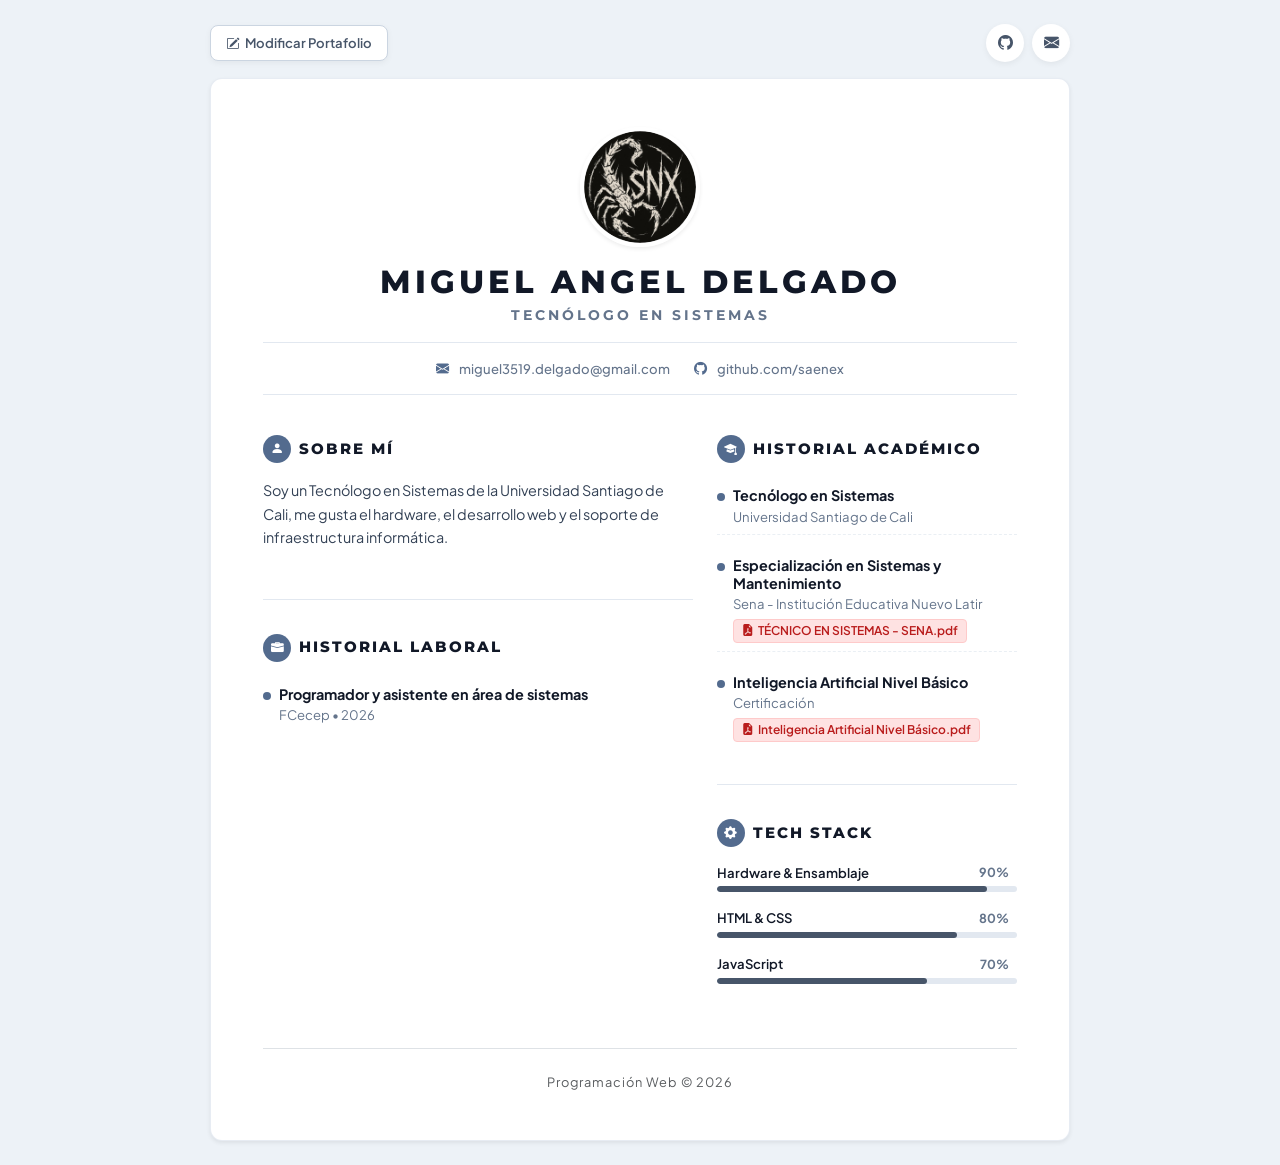
==== docs/index.html @ 6384da80 "2er intento de redirección a index señalado" ====
<!DOCTYPE html>
<html lang="es">

<head>
    <meta charset="UTF-8">
    <meta name="viewport" content="width=device-width, initial-scale=1.0">
    <title>Portafolio</title>
    <!-- Bootstrap 5 -->
    <link href="https://cdn.jsdelivr.net/npm/bootstrap@5.3.8/dist/css/bootstrap.min.css" rel="stylesheet" integrity="sha384-sRIl4kxILFvY47J16cr9ZwB07vP4J8+LH7qKQnuqkuIAvNWLzeN8tE5YBujZqJLB" crossorigin="anonymous">
    <!-- Bootstrap Icons -->
    <link rel="stylesheet" href="https://cdn.jsdelivr.net/npm/bootstrap-icons@1.11.3/font/bootstrap-icons.min.css">
    <!-- Estilos personalizados -->
    <link rel="stylesheet" href="styles.css">
</head>

<body class="portfolio-body">
    <div class="container py-4">

        <!-- Barra superior: Botón de modificación a la izquierda y enlaces a la derecha -->
        <div class="top-bar d-flex justify-content-between align-items-center mb-3">
            <div>
                <button type="button" id="btn-toggle-edicion" class="btn-toggle-edicion" onclick="toggleModoGeneralEdicion()">
                    <i class="bi bi-pencil-square"></i> <span id="texto-btn-edicion">Modificar Portafolio</span>
                </button>
            </div>
            <div class="d-flex gap-2">
                <a href="https://github.com/saenex" target="_blank" class="social-icon" aria-label="GitHub"><i class="bi bi-github"></i></a>
                <a href="https://mail.google.com/mail/?view=cm&fs=1&to=miguel3519.delgado@gmail.com" target="_blank" class="social-icon" aria-label="Gmail"><i class="bi bi-envelope-fill"></i></a>
            </div>
        </div>

        <!-- Tarjeta principal del portafolio -->
        <div class="portfolio-card shadow-sm mx-auto">

            <!-- Encabezado con foto y datos principales -->
            <header class="portfolio-header text-center">
                <div class="avatar-container mb-3">
                    <img src="archivos/Logo.png" alt="Foto de perfil" class="avatar-img shadow-sm">
                </div>
                <h1 class="user-name">MIGUEL ANGEL DELGADO</h1>
                <p class="user-title">TECNÓLOGO EN SISTEMAS</p>

                <!-- Datos de contacto -->
                <div class="contact-bar d-flex flex-wrap justify-content-center gap-4 py-3 my-3">
                    <a href="https://mail.google.com/mail/?view=cm&fs=1&to=miguel3519.delgado@gmail.com" target="_blank" class="contact-item">
                        <i class="bi bi-envelope-fill me-2"></i> miguel3519.delgado@gmail.com
                    </a>
                    <a href="https://github.com/saenex" target="_blank" class="contact-item">
                        <i class="bi bi-github me-2"></i> github.com/saenex
                    </a>
                </div>
            </header>

            <!-- Cuerpo en dos columnas -->
            <main class="row g-4 mt-1">

                <!-- Columna Izquierda: Sobre mí y Experiencia Laboral -->
                <div class="col-lg-7 d-flex flex-column gap-4">

                    <!-- Sobre mí -->
                    <section class="portfolio-section">
                        <div class="section-title d-flex align-items-center gap-2 mb-3">
                            <span class="icon-badge"><i class="bi bi-person-fill"></i></span>
                            <h2>SOBRE MÍ</h2>
                        </div>
                        <p class="section-text">
                            Soy un Tecnólogo en Sistemas de la Universidad Santiago de Cali, me gusta el hardware, el desarrollo web y el soporte de infraestructura informática.
                        </p>
                    </section>

                    <hr class="section-divider">

                    <!-- Historial Laboral -->
                    <section id="historial-laboral" class="portfolio-section">
                        <div class="section-title d-flex align-items-center gap-2 mb-3">
                            <span class="icon-badge"><i class="bi bi-briefcase-fill"></i></span>
                            <h2>HISTORIAL LABORAL</h2>
                        </div>

                        <div id="lista-laboral" class="item-list">
                            <div class="portfolio-item d-flex justify-content-between align-items-start gap-2">
                                <div class="d-flex align-items-start gap-2 flex-grow-1">
                                    <span class="item-bullet"></span>
                                    <div class="item-content flex-grow-1">
                                        <h3 class="item-heading">Programador y asistente en área de sistemas</h3>
                                        <p class="item-sub">FCecep &bull; 2026</p>
                                    </div>
                                </div>
                                <div class="item-actions d-flex gap-1">
                                    <button type="button" class="btn-action btn-modificar" onclick="toggleModificar(this)" title="Modificar">
                                        <i class="bi bi-pencil-fill"></i> Modificar
                                    </button>
                                    <button type="button" class="btn-action btn-eliminar" disabled onclick="eliminarItem(this)" title="Eliminar (requiere habilitar modificación)">
                                        <i class="bi bi-trash-fill"></i> Eliminar
                                    </button>
                                </div>
                            </div>
                        </div>

                        <!-- Formulario para agregar experiencia laboral -->
                        <div class="formulario-agregar">
                            <h4 class="form-title mb-2">Agregar Experiencia Laboral</h4>
                            <div class="row g-2 mb-2">
                                <div class="col-md-6">
                                    <input type="text" id="input-trabajo-cargo" class="form-control" placeholder="Cargo o puesto...">
                                </div>
                                <div class="col-md-6">
                                    <input type="text" id="input-trabajo-empresa" class="form-control" placeholder="Empresa / Periodo...">
                                </div>
                            </div>
                            <div class="row g-2">
                                <div class="col-md-7">
                                    <select id="input-trabajo-pdf" class="form-select">
                                        <option value="">Sin archivo PDF</option>
                                        <option value="archivos/TÉCNICO EN SISTEMAS - SENA.pdf">TÉCNICO EN SISTEMAS - SENA.pdf</option>
                                        <option value="archivos/Inteligencia Artificial Nivel Básico.pdf">Inteligencia Artificial Nivel Básico.pdf</option>
                                    </select>
                                </div>
                                <div class="col-md-5">
                                    <button type="button" class="btn btn-navy w-100" onclick="agregarTrabajo()">
                                        <i class="bi bi-plus-lg"></i> Agregar
                                    </button>
                                </div>
                            </div>
                        </div>
                    </section>
                </div>

                <!-- Columna Derecha: Historial Académico y Habilidades -->
                <div class="col-lg-5 d-flex flex-column gap-4">

                    <!-- Historial Académico -->
                    <section id="historial-academico" class="portfolio-section">
                        <div class="section-title d-flex align-items-center gap-2 mb-3">
                            <span class="icon-badge"><i class="bi bi-mortarboard-fill"></i></span>
                            <h2>HISTORIAL ACADÉMICO</h2>
                        </div>

                        <div id="lista-academica" class="item-list">
                            <div class="portfolio-item d-flex justify-content-between align-items-start gap-2">
                                <div class="d-flex align-items-start gap-2 flex-grow-1">
                                    <span class="item-bullet"></span>
                                    <div class="item-content flex-grow-1">
                                        <h3 class="item-heading">Tecnólogo en Sistemas</h3>
                                        <p class="item-sub">Universidad Santiago de Cali</p>
                                    </div>
                                </div>
                                <div class="item-actions d-flex gap-1">
                                    <button type="button" class="btn-action btn-modificar" onclick="toggleModificar(this)" title="Modificar">
                                        <i class="bi bi-pencil-fill"></i> Modificar
                                    </button>
                                    <button type="button" class="btn-action btn-eliminar" disabled onclick="eliminarItem(this)" title="Eliminar (requiere habilitar modificación)">
                                        <i class="bi bi-trash-fill"></i> Eliminar
                                    </button>
                                </div>
                            </div>
                            <div class="portfolio-item d-flex justify-content-between align-items-start gap-2">
                                <div class="d-flex align-items-start gap-2 flex-grow-1">
                                    <span class="item-bullet"></span>
                                    <div class="item-content flex-grow-1">
                                        <h3 class="item-heading">Especialización en Sistemas y Mantenimiento</h3>
                                        <p class="item-sub">Sena - Institución Educativa Nuevo Latir</p>
                                        <div>
                                            <a href="archivos/TÉCNICO EN SISTEMAS - SENA.pdf" target="_blank" class="badge-pdf">
                                                <i class="bi bi-file-earmark-pdf-fill"></i> TÉCNICO EN SISTEMAS - SENA.pdf
                                            </a>
                                        </div>
                                    </div>
                                </div>
                                <div class="item-actions d-flex gap-1">
                                    <button type="button" class="btn-action btn-modificar" onclick="toggleModificar(this)" title="Modificar">
                                        <i class="bi bi-pencil-fill"></i> Modificar
                                    </button>
                                    <button type="button" class="btn-action btn-eliminar" disabled onclick="eliminarItem(this)" title="Eliminar (requiere habilitar modificación)">
                                        <i class="bi bi-trash-fill"></i> Eliminar
                                    </button>
                                </div>
                            </div>
                            <div class="portfolio-item d-flex justify-content-between align-items-start gap-2">
                                <div class="d-flex align-items-start gap-2 flex-grow-1">
                                    <span class="item-bullet"></span>
                                    <div class="item-content flex-grow-1">
                                        <h3 class="item-heading">Inteligencia Artificial Nivel Básico</h3>
                                        <p class="item-sub">Certificación</p>
                                        <div>
                                            <a href="archivos/Inteligencia Artificial Nivel Básico.pdf" target="_blank" class="badge-pdf">
                                                <i class="bi bi-file-earmark-pdf-fill"></i> Inteligencia Artificial Nivel Básico.pdf
                                            </a>
                                        </div>
                                    </div>
                                </div>
                                <div class="item-actions d-flex gap-1">
                                    <button type="button" class="btn-action btn-modificar" onclick="toggleModificar(this)" title="Modificar">
                                        <i class="bi bi-pencil-fill"></i> Modificar
                                    </button>
                                    <button type="button" class="btn-action btn-eliminar" disabled onclick="eliminarItem(this)" title="Eliminar (requiere habilitar modificación)">
                                        <i class="bi bi-trash-fill"></i> Eliminar
                                    </button>
                                </div>
                            </div>
                        </div>

                        <!-- Formulario para agregar estudio / certificación -->
                        <div class="formulario-agregar">
                            <h4 class="form-title mb-2">Agregar Estudio / Certificación</h4>
                            <div class="row g-2 mb-2">
                                <div class="col-md-6">
                                    <input type="text" id="input-estudio-titulo" class="form-control" placeholder="Título o curso...">
                                </div>
                                <div class="col-md-6">
                                    <input type="text" id="input-estudio-institucion" class="form-control" placeholder="Institución / Periodo...">
                                </div>
                            </div>
                            <div class="row g-2">
                                <div class="col-md-7">
                                    <select id="input-estudio-pdf" class="form-select">
                                        <option value="">Sin archivo PDF</option>
                                        <option value="archivos/TÉCNICO EN SISTEMAS - SENA.pdf">TÉCNICO EN SISTEMAS - SENA.pdf</option>
                                        <option value="archivos/Inteligencia Artificial Nivel Básico.pdf">Inteligencia Artificial Nivel Básico.pdf</option>
                                    </select>
                                </div>
                                <div class="col-md-5">
                                    <button type="button" class="btn btn-navy w-100" onclick="agregarEstudio()">
                                        <i class="bi bi-plus-lg"></i> Agregar
                                    </button>
                                </div>
                            </div>
                        </div>
                    </section>

                    <hr class="section-divider">

                    <!-- Tech Stack -->
                    <section class="portfolio-section">
                        <div class="section-title d-flex align-items-center gap-2 mb-3">
                            <span class="icon-badge"><i class="bi bi-gear-fill"></i></span>
                            <h2>TECH STACK</h2>
                        </div>

                        <div id="lista-habilidades">
                            <div class="skill-item mb-3">
                                <div class="skill-header-row d-flex justify-content-between align-items-center mb-1">
                                    <span class="skill-name">Hardware & Ensamblaje</span>
                                    <span class="skill-percent ms-auto me-2">90%</span>
                                    <div class="item-actions d-flex gap-1">
                                        <button type="button" class="btn-action btn-modificar" onclick="toggleModificarHabilidad(this)" title="Modificar">
                                            <i class="bi bi-pencil-fill"></i> Modificar
                                        </button>
                                        <button type="button" class="btn-action btn-eliminar" disabled onclick="eliminarItem(this)" title="Eliminar (requiere habilitar modificación)">
                                            <i class="bi bi-trash-fill"></i> Eliminar
                                        </button>
                                    </div>
                                </div>
                                <div class="progress custom-progress">
                                    <div class="progress-bar" style="width: 90%"></div>
                                </div>
                            </div>

                            <div class="skill-item mb-3">
                                <div class="skill-header-row d-flex justify-content-between align-items-center mb-1">
                                    <span class="skill-name">HTML & CSS</span>
                                    <span class="skill-percent ms-auto me-2">80%</span>
                                    <div class="item-actions d-flex gap-1">
                                        <button type="button" class="btn-action btn-modificar" onclick="toggleModificarHabilidad(this)" title="Modificar">
                                            <i class="bi bi-pencil-fill"></i> Modificar
                                        </button>
                                        <button type="button" class="btn-action btn-eliminar" disabled onclick="eliminarItem(this)" title="Eliminar (requiere habilitar modificación)">
                                            <i class="bi bi-trash-fill"></i> Eliminar
                                        </button>
                                    </div>
                                </div>
                                <div class="progress custom-progress">
                                    <div class="progress-bar" style="width: 80%"></div>
                                </div>
                            </div>

                            <div class="skill-item mb-3">
                                <div class="skill-header-row d-flex justify-content-between align-items-center mb-1">
                                    <span class="skill-name">JavaScript</span>
                                    <span class="skill-percent ms-auto me-2">70%</span>
                                    <div class="item-actions d-flex gap-1">
                                        <button type="button" class="btn-action btn-modificar" onclick="toggleModificarHabilidad(this)" title="Modificar">
                                            <i class="bi bi-pencil-fill"></i> Modificar
                                        </button>
                                        <button type="button" class="btn-action btn-eliminar" disabled onclick="eliminarItem(this)" title="Eliminar (requiere habilitar modificación)">
                                            <i class="bi bi-trash-fill"></i> Eliminar
                                        </button>
                                    </div>
                                </div>
                                <div class="progress custom-progress">
                                    <div class="progress-bar" style="width: 70%"></div>
                                </div>
                            </div>
                        </div>

                        <!-- Formulario para agregar habilidad -->
                        <div class="formulario-agregar">
                            <h4 class="form-title mb-2">Agregar Habilidad</h4>
                            <div class="row g-2 mb-2">
                                <div class="col-md-7">
                                    <input type="text" id="input-habilidad-nombre" class="form-control" placeholder="Nombre (ej. Redes)...">
                                </div>
                                <div class="col-md-5">
                                    <input type="number" id="input-habilidad-nivel" class="form-control" min="1" max="100" placeholder="Nivel % (ej. 85)">
                                </div>
                            </div>
                            <button type="button" class="btn btn-navy w-100" onclick="agregarHabilidad()">
                                <i class="bi bi-plus-lg"></i> Agregar Habilidad
                            </button>
                        </div>
                    </section>
                </div>

            </main>

            <!-- Footer -->
            <footer class="portfolio-footer text-center mt-5 pt-4 border-top">
                <p class="mb-0 text-muted">Programación Web &copy; 2026</p>
            </footer>

        </div>
    </div>

    <script src="script.js"></script>
</body>

</html>
---- docs/styles.css ----
@import url('https://fonts.googleapis.com/css2?family=Montserrat:wght@600;700;800&family=Plus+Jakarta+Sans:wght@400;500;600;700&display=swap');

:root {
    --bg-page: #edf2f7;
    --bg-card: #ffffff;
    --text-navy-dark: #111827;
    --text-navy-medium: #334155;
    --text-muted: #64748b;
    --color-accent-badge: #536b8e;
    --color-divider: #e2e8f0;
    --color-progress: #475569;
}

body.portfolio-body {
    background-color: var(--bg-page);
    font-family: 'Plus Jakarta Sans', sans-serif;
    color: var(--text-navy-medium);
    margin: 0;
    padding: 0;
    min-height: 100vh;
}

/* Barra superior: botón de edición y redes */
.top-bar {
    max-width: 860px;
    margin: 0 auto;
}

.btn-toggle-edicion {
    display: inline-flex;
    align-items: center;
    gap: 6px;
    background-color: #ffffff;
    color: #475569;
    border: 1px solid #cbd5e1;
    padding: 7px 15px;
    border-radius: 8px;
    font-size: 0.82rem;
    font-weight: 600;
    box-shadow: 0 2px 6px rgba(0, 0, 0, 0.05);
    cursor: pointer;
    transition: all 0.2s ease;
}

.btn-toggle-edicion:hover {
    background-color: #f8fafc;
    color: #0f172a;
    border-color: #94a3b8;
}

.btn-toggle-edicion.active {
    background-color: #1e293b;
    color: #ffffff;
    border-color: #1e293b;
    box-shadow: 0 2px 8px rgba(30, 41, 59, 0.25);
}

.social-icon {
    width: 38px;
    height: 38px;
    background-color: #ffffff;
    color: #475569;
    border-radius: 50%;
    display: inline-flex;
    align-items: center;
    justify-content: center;
    text-decoration: none;
    font-size: 0.95rem;
    box-shadow: 0 2px 6px rgba(0, 0, 0, 0.06);
    transition: all 0.2s ease;
}

.social-icon:hover {
    background-color: var(--color-accent-badge);
    color: #ffffff;
    transform: translateY(-2px);
}

/* Tarjeta principal estilo CV */
.portfolio-card {
    max-width: 860px;
    background-color: var(--bg-card);
    border-radius: 12px;
    padding: 48px 52px;
    border: 1px solid rgba(226, 232, 240, 0.8);
}

/* Avatar centrado */
.avatar-container {
    display: flex;
    justify-content: center;
}

.avatar-img {
    width: 120px;
    height: 120px;
    border-radius: 50%;
    object-fit: cover;
    border: 4px solid #ffffff;
    box-shadow: 0 4px 12px rgba(0, 0, 0, 0.12);
}

/* Títulos del encabezado */
.user-name {
    font-family: 'Montserrat', sans-serif;
    font-size: 2rem;
    font-weight: 800;
    letter-spacing: 4px;
    color: var(--text-navy-dark);
    margin-bottom: 4px;
}

.user-title {
    font-family: 'Montserrat', sans-serif;
    font-size: 0.85rem;
    font-weight: 700;
    letter-spacing: 3px;
    color: var(--text-muted);
    margin-bottom: 0;
}

/* Barra de contacto */
.contact-bar {
    border-top: 1px solid var(--color-divider);
    border-bottom: 1px solid var(--color-divider);
    color: var(--text-muted);
    font-size: 0.82rem;
    font-weight: 500;
}

.contact-item {
    color: var(--text-muted);
    text-decoration: none;
    transition: color 0.2s ease;
}

.contact-item:hover {
    color: var(--text-navy-dark);
}

.contact-item i {
    color: var(--color-accent-badge);
}

/* Título de cada sección */
.section-title h2 {
    font-family: 'Montserrat', sans-serif;
    font-size: 0.95rem;
    font-weight: 800;
    letter-spacing: 2px;
    color: var(--text-navy-dark);
    margin: 0;
}

.icon-badge {
    width: 28px;
    height: 28px;
    background-color: var(--color-accent-badge);
    color: #ffffff;
    border-radius: 50%;
    display: inline-flex;
    align-items: center;
    justify-content: center;
    font-size: 0.8rem;
    flex-shrink: 0;
}

/* Textos de secciones */
.section-text {
    font-size: 0.9rem;
    line-height: 1.6;
    color: var(--text-navy-medium);
}

.section-divider {
    border: 0;
    border-top: 1px solid var(--color-divider);
    opacity: 1;
    margin: 10px 0;
}

/* Listado de items */
.item-list {
    display: flex;
    flex-direction: column;
    gap: 14px;
}

.portfolio-item {
    padding: 8px 0;
    border-bottom: 1px dashed rgba(226, 232, 240, 0.7);
}

.portfolio-item:last-child {
    border-bottom: none;
}

.item-bullet {
    width: 8px;
    height: 8px;
    border-radius: 50%;
    background-color: var(--color-accent-badge);
    margin-top: 6px;
    flex-shrink: 0;
}

.item-heading {
    font-size: 0.9rem;
    font-weight: 700;
    color: var(--text-navy-dark);
    margin: 0 0 2px 0;
}

.item-sub {
    font-size: 0.82rem;
    color: var(--text-muted);
    margin: 0;
}

/* Botones de acción en cada item */
.item-actions {
    flex-shrink: 0;
}

.btn-action {
    display: inline-flex;
    align-items: center;
    gap: 4px;
    font-size: 0.75rem;
    font-weight: 600;
    padding: 3px 8px;
    border-radius: 5px;
    border: 1px solid transparent;
    cursor: pointer;
    transition: all 0.2s ease;
}

.btn-modificar {
    background-color: #f1f5f9;
    color: #334155;
    border-color: #cbd5e1;
}

.btn-modificar:hover {
    background-color: #e2e8f0;
    color: #0f172a;
}

.btn-guardar {
    background-color: #16a34a;
    color: #ffffff;
    border-color: #16a34a;
}

.btn-guardar:hover {
    background-color: #15803d;
    color: #ffffff;
}

.btn-eliminar {
    background-color: #fee2e2;
    color: #dc2626;
    border-color: #fecaca;
}

.btn-eliminar:hover:not(:disabled) {
    background-color: #dc2626;
    color: #ffffff;
}

.btn-eliminar:disabled {
    opacity: 0.4;
    cursor: not-allowed;
    background-color: #f1f5f9;
    color: #94a3b8;
    border-color: #e2e8f0;
}

/* Badge de archivo PDF */
.badge-pdf {
    display: inline-flex;
    align-items: center;
    gap: 4px;
    background-color: #fee2e2;
    color: #b91c1c;
    border: 1px solid #fecaca;
    padding: 2px 8px;
    border-radius: 4px;
    font-size: 0.75rem;
    font-weight: 600;
    text-decoration: none;
    margin-top: 5px;
    transition: all 0.2s ease;
}

.badge-pdf:hover {
    background-color: #ef4444;
    color: #ffffff;
    border-color: #ef4444;
}

/* Ocultar acciones y formularios si NO está activo el modo edición general */
body:not(.modo-edicion-activo) .item-actions,
body:not(.modo-edicion-activo) .formulario-agregar {
    display: none !important;
}

/* Formulario de agregar */
.formulario-agregar {
    background-color: #f8fafc;
    border: 1px solid #e2e8f0;
    border-radius: 8px;
    padding: 14px;
    margin-top: 14px;
}

.form-title {
    font-size: 0.85rem;
    font-weight: 700;
    color: var(--text-navy-dark);
}

.form-select,
.form-control {
    font-size: 0.85rem;
    border-color: #cbd5e1;
}

.form-select:focus,
.form-control:focus {
    border-color: var(--color-accent-badge);
    box-shadow: 0 0 0 0.2rem rgba(83, 107, 142, 0.2);
}

/* Barra de habilidades */
.skill-name {
    font-size: 0.82rem;
    font-weight: 600;
    color: var(--text-navy-dark);
}

.skill-percent {
    font-size: 0.78rem;
    font-weight: 700;
    color: var(--text-muted);
}

.custom-progress {
    height: 6px;
    background-color: #e2e8f0;
    border-radius: 3px;
}

.custom-progress .progress-bar {
    background-color: var(--color-progress);
    border-radius: 3px;
}

/* Botón principal */
.btn-navy {
    background-color: #1e293b;
    color: #ffffff;
    font-size: 0.85rem;
    font-weight: 600;
    padding: 6px 16px;
    border-radius: 6px;
    border: none;
    transition: background-color 0.2s ease;
}

.btn-navy:hover {
    background-color: #0f172a;
    color: #ffffff;
}

/* Footer */
.portfolio-footer p {
    font-size: 0.8rem;
    letter-spacing: 1px;
}

/* Ajustes Responsivos */
@media (max-width: 768px) {
    .portfolio-card {
        padding: 30px 20px;
    }

    .user-name {
        font-size: 1.5rem;
        letter-spacing: 2px;
    }

    .user-title {
        font-size: 0.75rem;
        letter-spacing: 2px;
    }

    .contact-bar {
        flex-direction: column;
        gap: 8px !important;
        align-items: center;
    }

    .portfolio-item {
        flex-direction: column;
        gap: 8px;
    }

    .item-actions {
        align-self: flex-end;
    }
}
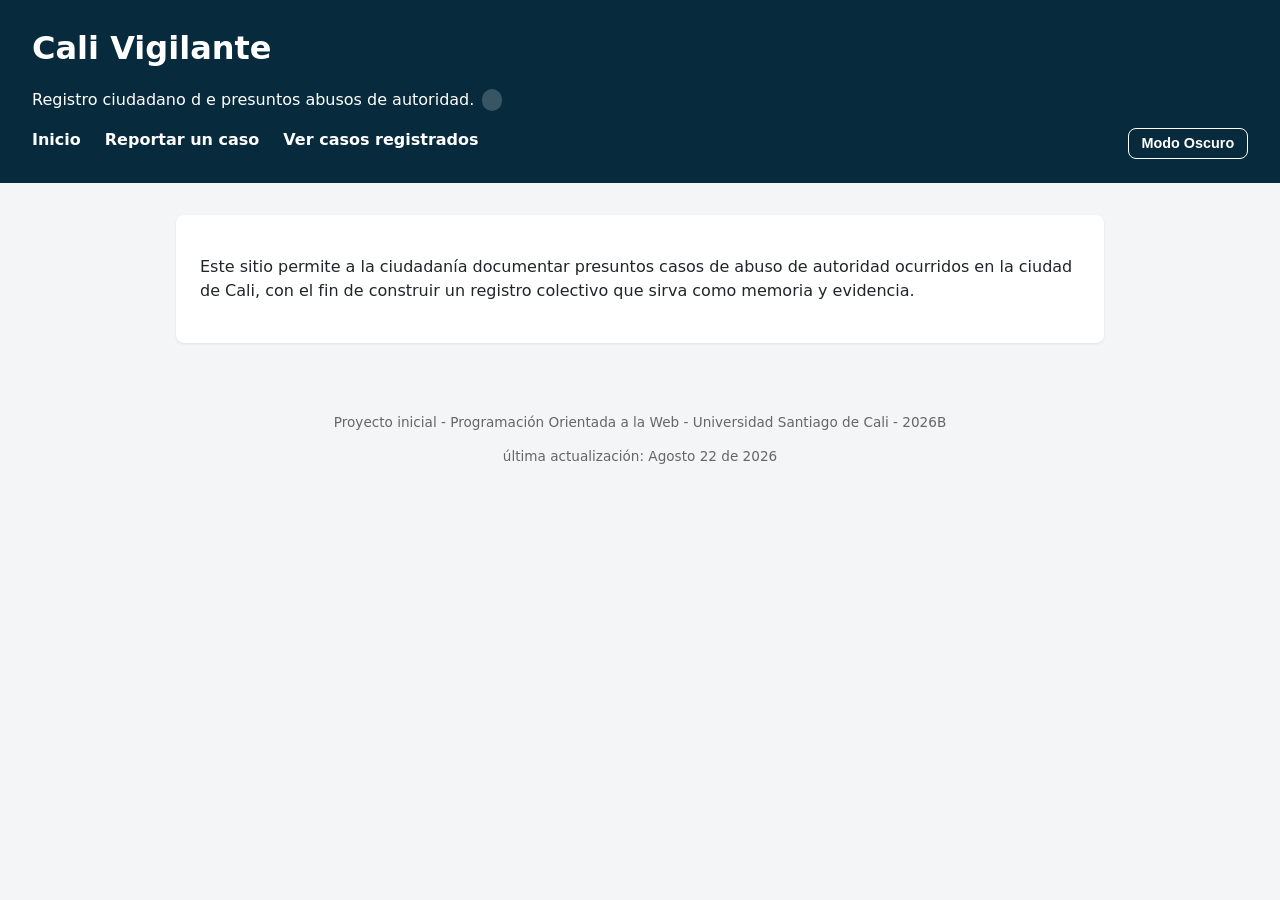
==== commit 77075da6: "cambio de clase 1" ====
--- a/docs/index.html
+++ b/docs/index.html
@@ -4,322 +4,41 @@
 <head>
     <meta charset="UTF-8">
     <meta name="viewport" content="width=device-width, initial-scale=1.0">
-    <title>Portafolio</title>
-    <!-- Bootstrap 5 -->
-    <link href="https://cdn.jsdelivr.net/npm/bootstrap@5.3.8/dist/css/bootstrap.min.css" rel="stylesheet" integrity="sha384-sRIl4kxILFvY47J16cr9ZwB07vP4J8+LH7qKQnuqkuIAvNWLzeN8tE5YBujZqJLB" crossorigin="anonymous">
-    <!-- Bootstrap Icons -->
-    <link rel="stylesheet" href="https://cdn.jsdelivr.net/npm/bootstrap-icons@1.11.3/font/bootstrap-icons.min.css">
-    <!-- Estilos personalizados -->
+    <title>Cali Vigilante - Inicio</title>
     <link rel="stylesheet" href="styles.css">
 </head>
 
-<body class="portfolio-body">
-    <div class="container py-4">
+<body id="body">
+    <header class="site-header">
+        <h1>Cali Vigilante</h1>
+        <p>Registro ciudadano d
+            e presuntos abusos de autoridad. <span id="contador-cabecera"
+                class="contador-badge"></span></p>
 
-        <!-- Barra superior: Botón de modificación a la izquierda y enlaces a la derecha -->
-        <div class="top-bar d-flex justify-content-between align-items-center mb-3">
-            <div>
-                <button type="button" id="btn-toggle-edicion" class="btn-toggle-edicion" onclick="toggleModoGeneralEdicion()">
-                    <i class="bi bi-pencil-square"></i> <span id="texto-btn-edicion">Modificar Portafolio</span>
-                </button>
-            </div>
-            <div class="d-flex gap-2">
-                <a href="https://github.com/saenex" target="_blank" class="social-icon" aria-label="GitHub"><i class="bi bi-github"></i></a>
-                <a href="https://mail.google.com/mail/?view=cm&fs=1&to=miguel3519.delgado@gmail.com" target="_blank" class="social-icon" aria-label="Gmail"><i class="bi bi-envelope-fill"></i></a>
-            </div>
-        </div>
+        <nav class="main-nav">
+            <ul>
+                <li><a href="index.html">Inicio</a></li>
+                <li><a href="reportar.html">Reportar un caso</a></li>
+                <li><a href="casos.html">Ver casos registrados</a></li>
+                <li class="item-modo-oscuro"><button id="btn-modo-oscuro" class="btn-oscuro">Modo Oscuro</button></li>
+            </ul>
+        </nav>
+    </header>
 
-        <!-- Tarjeta principal del portafolio -->
-        <div class="portfolio-card shadow-sm mx-auto">
+    <main id="main-content">
+        <section id="intro">
+            <p>
+                Este sitio permite a la ciudadanía documentar presuntos casos de abuso
+                de autoridad ocurridos en la ciudad de Cali, con el fin de construir
+                un registro colectivo que sirva como memoria y evidencia.
+            </p>
+        </section>
+    </main>
 
-            <!-- Encabezado con foto y datos principales -->
-            <header class="portfolio-header text-center">
-                <div class="avatar-container mb-3">
-                    <img src="archivos/Logo.png" alt="Foto de perfil" class="avatar-img shadow-sm">
-                </div>
-                <h1 class="user-name">MIGUEL ANGEL DELGADO</h1>
-                <p class="user-title">TECNÓLOGO EN SISTEMAS</p>
-
-                <!-- Datos de contacto -->
-                <div class="contact-bar d-flex flex-wrap justify-content-center gap-4 py-3 my-3">
-                    <a href="https://mail.google.com/mail/?view=cm&fs=1&to=miguel3519.delgado@gmail.com" target="_blank" class="contact-item">
-                        <i class="bi bi-envelope-fill me-2"></i> miguel3519.delgado@gmail.com
-                    </a>
-                    <a href="https://github.com/saenex" target="_blank" class="contact-item">
-                        <i class="bi bi-github me-2"></i> github.com/saenex
-                    </a>
-                </div>
-            </header>
-
-            <!-- Cuerpo en dos columnas -->
-            <main class="row g-4 mt-1">
-
-                <!-- Columna Izquierda: Sobre mí y Experiencia Laboral -->
-                <div class="col-lg-7 d-flex flex-column gap-4">
-
-                    <!-- Sobre mí -->
-                    <section class="portfolio-section">
-                        <div class="section-title d-flex align-items-center gap-2 mb-3">
-                            <span class="icon-badge"><i class="bi bi-person-fill"></i></span>
-                            <h2>SOBRE MÍ</h2>
-                        </div>
-                        <p class="section-text">
-                            Soy un Tecnólogo en Sistemas de la Universidad Santiago de Cali, me gusta el hardware, el desarrollo web y el soporte de infraestructura informática.
-                        </p>
-                    </section>
-
-                    <hr class="section-divider">
-
-                    <!-- Historial Laboral -->
-                    <section id="historial-laboral" class="portfolio-section">
-                        <div class="section-title d-flex align-items-center gap-2 mb-3">
-                            <span class="icon-badge"><i class="bi bi-briefcase-fill"></i></span>
-                            <h2>HISTORIAL LABORAL</h2>
-                        </div>
-
-                        <div id="lista-laboral" class="item-list">
-                            <div class="portfolio-item d-flex justify-content-between align-items-start gap-2">
-                                <div class="d-flex align-items-start gap-2 flex-grow-1">
-                                    <span class="item-bullet"></span>
-                                    <div class="item-content flex-grow-1">
-                                        <h3 class="item-heading">Programador y asistente en área de sistemas</h3>
-                                        <p class="item-sub">FCecep &bull; 2026</p>
-                                    </div>
-                                </div>
-                                <div class="item-actions d-flex gap-1">
-                                    <button type="button" class="btn-action btn-modificar" onclick="toggleModificar(this)" title="Modificar">
-                                        <i class="bi bi-pencil-fill"></i> Modificar
-                                    </button>
-                                    <button type="button" class="btn-action btn-eliminar" disabled onclick="eliminarItem(this)" title="Eliminar (requiere habilitar modificación)">
-                                        <i class="bi bi-trash-fill"></i> Eliminar
-                                    </button>
-                                </div>
-                            </div>
-                        </div>
-
-                        <!-- Formulario para agregar experiencia laboral -->
-                        <div class="formulario-agregar">
-                            <h4 class="form-title mb-2">Agregar Experiencia Laboral</h4>
-                            <div class="row g-2 mb-2">
-                                <div class="col-md-6">
-                                    <input type="text" id="input-trabajo-cargo" class="form-control" placeholder="Cargo o puesto...">
-                                </div>
-                                <div class="col-md-6">
-                                    <input type="text" id="input-trabajo-empresa" class="form-control" placeholder="Empresa / Periodo...">
-                                </div>
-                            </div>
-                            <div class="row g-2">
-                                <div class="col-md-7">
-                                    <select id="input-trabajo-pdf" class="form-select">
-                                        <option value="">Sin archivo PDF</option>
-                                        <option value="archivos/TÉCNICO EN SISTEMAS - SENA.pdf">TÉCNICO EN SISTEMAS - SENA.pdf</option>
-                                        <option value="archivos/Inteligencia Artificial Nivel Básico.pdf">Inteligencia Artificial Nivel Básico.pdf</option>
-                                    </select>
-                                </div>
-                                <div class="col-md-5">
-                                    <button type="button" class="btn btn-navy w-100" onclick="agregarTrabajo()">
-                                        <i class="bi bi-plus-lg"></i> Agregar
-                                    </button>
-                                </div>
-                            </div>
-                        </div>
-                    </section>
-                </div>
-
-                <!-- Columna Derecha: Historial Académico y Habilidades -->
-                <div class="col-lg-5 d-flex flex-column gap-4">
-
-                    <!-- Historial Académico -->
-                    <section id="historial-academico" class="portfolio-section">
-                        <div class="section-title d-flex align-items-center gap-2 mb-3">
-                            <span class="icon-badge"><i class="bi bi-mortarboard-fill"></i></span>
-                            <h2>HISTORIAL ACADÉMICO</h2>
-                        </div>
-
-                        <div id="lista-academica" class="item-list">
-                            <div class="portfolio-item d-flex justify-content-between align-items-start gap-2">
-                                <div class="d-flex align-items-start gap-2 flex-grow-1">
-                                    <span class="item-bullet"></span>
-                                    <div class="item-content flex-grow-1">
-                                        <h3 class="item-heading">Tecnólogo en Sistemas</h3>
-                                        <p class="item-sub">Universidad Santiago de Cali</p>
-                                    </div>
-                                </div>
-                                <div class="item-actions d-flex gap-1">
-                                    <button type="button" class="btn-action btn-modificar" onclick="toggleModificar(this)" title="Modificar">
-                                        <i class="bi bi-pencil-fill"></i> Modificar
-                                    </button>
-                                    <button type="button" class="btn-action btn-eliminar" disabled onclick="eliminarItem(this)" title="Eliminar (requiere habilitar modificación)">
-                                        <i class="bi bi-trash-fill"></i> Eliminar
-                                    </button>
-                                </div>
-                            </div>
-                            <div class="portfolio-item d-flex justify-content-between align-items-start gap-2">
-                                <div class="d-flex align-items-start gap-2 flex-grow-1">
-                                    <span class="item-bullet"></span>
-                                    <div class="item-content flex-grow-1">
-                                        <h3 class="item-heading">Especialización en Sistemas y Mantenimiento</h3>
-                                        <p class="item-sub">Sena - Institución Educativa Nuevo Latir</p>
-                                        <div>
-                                            <a href="archivos/TÉCNICO EN SISTEMAS - SENA.pdf" target="_blank" class="badge-pdf">
-                                                <i class="bi bi-file-earmark-pdf-fill"></i> TÉCNICO EN SISTEMAS - SENA.pdf
-                                            </a>
-                                        </div>
-                                    </div>
-                                </div>
-                                <div class="item-actions d-flex gap-1">
-                                    <button type="button" class="btn-action btn-modificar" onclick="toggleModificar(this)" title="Modificar">
-                                        <i class="bi bi-pencil-fill"></i> Modificar
-                                    </button>
-                                    <button type="button" class="btn-action btn-eliminar" disabled onclick="eliminarItem(this)" title="Eliminar (requiere habilitar modificación)">
-                                        <i class="bi bi-trash-fill"></i> Eliminar
-                                    </button>
-                                </div>
-                            </div>
-                            <div class="portfolio-item d-flex justify-content-between align-items-start gap-2">
-                                <div class="d-flex align-items-start gap-2 flex-grow-1">
-                                    <span class="item-bullet"></span>
-                                    <div class="item-content flex-grow-1">
-                                        <h3 class="item-heading">Inteligencia Artificial Nivel Básico</h3>
-                                        <p class="item-sub">Certificación</p>
-                                        <div>
-                                            <a href="archivos/Inteligencia Artificial Nivel Básico.pdf" target="_blank" class="badge-pdf">
-                                                <i class="bi bi-file-earmark-pdf-fill"></i> Inteligencia Artificial Nivel Básico.pdf
-                                            </a>
-                                        </div>
-                                    </div>
-                                </div>
-                                <div class="item-actions d-flex gap-1">
-                                    <button type="button" class="btn-action btn-modificar" onclick="toggleModificar(this)" title="Modificar">
-                                        <i class="bi bi-pencil-fill"></i> Modificar
-                                    </button>
-                                    <button type="button" class="btn-action btn-eliminar" disabled onclick="eliminarItem(this)" title="Eliminar (requiere habilitar modificación)">
-                                        <i class="bi bi-trash-fill"></i> Eliminar
-                                    </button>
-                                </div>
-                            </div>
-                        </div>
-
-                        <!-- Formulario para agregar estudio / certificación -->
-                        <div class="formulario-agregar">
-                            <h4 class="form-title mb-2">Agregar Estudio / Certificación</h4>
-                            <div class="row g-2 mb-2">
-                                <div class="col-md-6">
-                                    <input type="text" id="input-estudio-titulo" class="form-control" placeholder="Título o curso...">
-                                </div>
-                                <div class="col-md-6">
-                                    <input type="text" id="input-estudio-institucion" class="form-control" placeholder="Institución / Periodo...">
-                                </div>
-                            </div>
-                            <div class="row g-2">
-                                <div class="col-md-7">
-                                    <select id="input-estudio-pdf" class="form-select">
-                                        <option value="">Sin archivo PDF</option>
-                                        <option value="archivos/TÉCNICO EN SISTEMAS - SENA.pdf">TÉCNICO EN SISTEMAS - SENA.pdf</option>
-                                        <option value="archivos/Inteligencia Artificial Nivel Básico.pdf">Inteligencia Artificial Nivel Básico.pdf</option>
-                                    </select>
-                                </div>
-                                <div class="col-md-5">
-                                    <button type="button" class="btn btn-navy w-100" onclick="agregarEstudio()">
-                                        <i class="bi bi-plus-lg"></i> Agregar
-                                    </button>
-                                </div>
-                            </div>
-                        </div>
-                    </section>
-
-                    <hr class="section-divider">
-
-                    <!-- Tech Stack -->
-                    <section class="portfolio-section">
-                        <div class="section-title d-flex align-items-center gap-2 mb-3">
-                            <span class="icon-badge"><i class="bi bi-gear-fill"></i></span>
-                            <h2>TECH STACK</h2>
-                        </div>
-
-                        <div id="lista-habilidades">
-                            <div class="skill-item mb-3">
-                                <div class="skill-header-row d-flex justify-content-between align-items-center mb-1">
-                                    <span class="skill-name">Hardware & Ensamblaje</span>
-                                    <span class="skill-percent ms-auto me-2">90%</span>
-                                    <div class="item-actions d-flex gap-1">
-                                        <button type="button" class="btn-action btn-modificar" onclick="toggleModificarHabilidad(this)" title="Modificar">
-                                            <i class="bi bi-pencil-fill"></i> Modificar
-                                        </button>
-                                        <button type="button" class="btn-action btn-eliminar" disabled onclick="eliminarItem(this)" title="Eliminar (requiere habilitar modificación)">
-                                            <i class="bi bi-trash-fill"></i> Eliminar
-                                        </button>
-                                    </div>
-                                </div>
-                                <div class="progress custom-progress">
-                                    <div class="progress-bar" style="width: 90%"></div>
-                                </div>
-                            </div>
-
-                            <div class="skill-item mb-3">
-                                <div class="skill-header-row d-flex justify-content-between align-items-center mb-1">
-                                    <span class="skill-name">HTML & CSS</span>
-                                    <span class="skill-percent ms-auto me-2">80%</span>
-                                    <div class="item-actions d-flex gap-1">
-                                        <button type="button" class="btn-action btn-modificar" onclick="toggleModificarHabilidad(this)" title="Modificar">
-                                            <i class="bi bi-pencil-fill"></i> Modificar
-                                        </button>
-                                        <button type="button" class="btn-action btn-eliminar" disabled onclick="eliminarItem(this)" title="Eliminar (requiere habilitar modificación)">
-                                            <i class="bi bi-trash-fill"></i> Eliminar
-                                        </button>
-                                    </div>
-                                </div>
-                                <div class="progress custom-progress">
-                                    <div class="progress-bar" style="width: 80%"></div>
-                                </div>
-                            </div>
-
-                            <div class="skill-item mb-3">
-                                <div class="skill-header-row d-flex justify-content-between align-items-center mb-1">
-                                    <span class="skill-name">JavaScript</span>
-                                    <span class="skill-percent ms-auto me-2">70%</span>
-                                    <div class="item-actions d-flex gap-1">
-                                        <button type="button" class="btn-action btn-modificar" onclick="toggleModificarHabilidad(this)" title="Modificar">
-                                            <i class="bi bi-pencil-fill"></i> Modificar
-                                        </button>
-                                        <button type="button" class="btn-action btn-eliminar" disabled onclick="eliminarItem(this)" title="Eliminar (requiere habilitar modificación)">
-                                            <i class="bi bi-trash-fill"></i> Eliminar
-                                        </button>
-                                    </div>
-                                </div>
-                                <div class="progress custom-progress">
-                                    <div class="progress-bar" style="width: 70%"></div>
-                                </div>
-                            </div>
-                        </div>
-
-                        <!-- Formulario para agregar habilidad -->
-                        <div class="formulario-agregar">
-                            <h4 class="form-title mb-2">Agregar Habilidad</h4>
-                            <div class="row g-2 mb-2">
-                                <div class="col-md-7">
-                                    <input type="text" id="input-habilidad-nombre" class="form-control" placeholder="Nombre (ej. Redes)...">
-                                </div>
-                                <div class="col-md-5">
-                                    <input type="number" id="input-habilidad-nivel" class="form-control" min="1" max="100" placeholder="Nivel % (ej. 85)">
-                                </div>
-                            </div>
-                            <button type="button" class="btn btn-navy w-100" onclick="agregarHabilidad()">
-                                <i class="bi bi-plus-lg"></i> Agregar Habilidad
-                            </button>
-                        </div>
-                    </section>
-                </div>
-
-            </main>
-
-            <!-- Footer -->
-            <footer class="portfolio-footer text-center mt-5 pt-4 border-top">
-                <p class="mb-0 text-muted">Programación Web &copy; 2026</p>
-            </footer>
-
-        </div>
-    </div>
+    <footer>
+        <p>Proyecto inicial - Programación Orientada a la Web - Universidad Santiago de Cali - 2026B</p>
+        <p>última actualización: Agosto 22 de 2026</p>
+    </footer>
 
     <script src="script.js"></script>
 </body>
--- a/docs/styles.css
+++ b/docs/styles.css
@@ -1,412 +1,334 @@
-@import url('https://fonts.googleapis.com/css2?family=Montserrat:wght@600;700;800&family=Plus+Jakarta+Sans:wght@400;500;600;700&display=swap');
-
 :root {
-    --bg-page: #edf2f7;
-    --bg-card: #ffffff;
-    --text-navy-dark: #111827;
-    --text-navy-medium: #334155;
-    --text-muted: #64748b;
-    --color-accent-badge: #536b8e;
-    --color-divider: #e2e8f0;
-    --color-progress: #475569;
-}
-
-body.portfolio-body {
-    background-color: var(--bg-page);
-    font-family: 'Plus Jakarta Sans', sans-serif;
-    color: var(--text-navy-medium);
-    margin: 0;
-    padding: 0;
-    min-height: 100vh;
-}
-
-/* Barra superior: botón de edición y redes */
-.top-bar {
-    max-width: 860px;
-    margin: 0 auto;
-}
-
-.btn-toggle-edicion {
-    display: inline-flex;
+  --color-fondo: #f4f5f7;
+  --color-primario: #072b3c;
+  --color-primario-oscuro: #19668f;
+  --color-texto: #212529;
+  --color-texto-secundario: #666666;
+  --color-tarjeta: #ffffff;
+  --color-tarjeta-caso: #ffffff;
+  --color-blanco: #ffffff;
+  --color-borde: #cccccc;
+  --color-input-fondo: #ffffff;
+  --color-error: #e74c3c;
+  --color-error-fondo: #fdf0ef;
+  --radio-borde: 8px;
+  --espaciado: 1rem;
+}
+
+* {
+  box-sizing: border-box;
+}
+
+/*Selectores: a que elementos, etiquetas, u objetos se aplica un estilo */
+
+/* Por tipo de elemento HTML */
+body {
+  margin: 0;
+  font-family: system-ui, -apple-system, "Segoe UI", sans-serif;
+  background-color: var(--color-fondo);
+  color: var(--color-texto);
+  line-height: 1.5;
+}
+
+/* Selector por clase */
+.site-header {
+  background-color: var(--color-primario);
+  color: var(--color-blanco);
+  padding: 1.5rem 2rem;
+}
+
+.site-header h1 {
+  margin: 0 0 0.25rem 0;
+}
+
+.tagline {
+  margin: 0 0 1rem 0;
+  opacity: 0.9;
+}
+
+.main-nav ul {
+  list-style: none;
+  display: flex;
+  gap: 1.5rem;
+  padding: 0;
+  margin: 0;
+  flex-wrap: wrap;
+}
+
+.main-nav a {
+  color: var(--color-blanco);
+  text-decoration: none;
+  font-weight: 600;
+}
+
+.main-nav a:hover {
+  text-decoration: underline;
+}
+
+main {
+  max-width: 960px;
+  margin: 2rem auto;
+  padding: 0 1rem;
+  display: flex;
+  flex-direction: column;
+  gap: 2rem;
+}
+
+section {
+  background-color: var(--color-tarjeta);
+  border-radius: var(--radio-borde);
+  padding: 1.5rem;
+  box-shadow: 0 1px 3px rgba(0, 0, 0, 0.08);
+}
+
+#form-reporte {
+  display: flex;
+  flex-direction: column;
+  gap: 1rem;
+  max-width: 480px;
+}
+
+.campo {
+  display: flex;
+  flex-direction: column;
+  gap: 0.35rem;
+}
+
+.campo label {
+  font-weight: 600;
+  font-size: 0.9rem;
+}
+
+.campo input,
+.campo textarea,
+.campo select {
+  padding: 0.6rem;
+  border: 1px solid var(--color-borde);
+  border-radius: var(--radio-borde);
+  font: inherit;
+  background-color: var(--color-input-fondo);
+  color: var(--color-texto);
+}
+
+button[type="submit"] {
+  align-self: flex-start;
+  background-color: var(--color-primario);
+  color: var(--color-blanco);
+  border: none;
+  padding: 0.7rem 1.4rem;
+  border-radius: var(--radio-borde);
+  font-weight: 600;
+  cursor: pointer;
+}
+
+button[type="submit"]:hover {
+  background-color: var(--color-primario-oscuro);
+}
+
+/*Grilla de tarjetas con CSS Grid*/
+.casos-grid {
+  display: grid;
+  grid-template-columns: repeat(auto-fill, minmax(240px, 1fr));
+  gap: 1rem;
+}
+
+.tarjeta-caso {
+  border: 1px solid var(--color-borde);
+  border-radius: var(--radio-borde);
+  padding: 1rem;
+  background-color: var(--color-tarjeta-caso);
+  overflow-wrap: break-word;
+}
+
+.tarjeta-caso h3 {
+  margin-top: 0;
+  font-size: 1rem;
+  color: var(--color-primario-oscuro);
+}
+
+.tarjeta-caso .meta {
+  color: var(--color-texto-secundario);
+}
+
+/*Pie de página*/
+footer,
+.site-footer {
+  text-align: center;
+  padding: 1.5rem;
+  font-size: 0.85rem;
+  color: var(--color-texto-secundario);
+}
+
+/* Pop-up de notificación */
+.notificacion-popup {
+  position: fixed;
+  top: 30px;
+  left: 50%;
+  background-color: var(--color-primario);
+  color: var(--color-blanco);
+  padding: 1rem 1.5rem;
+  border-radius: var(--radio-borde);
+  box-shadow: 0 6px 16px rgba(0, 0, 0, 0.2);
+  font-weight: 600;
+  z-index: 1000;
+
+  /* Centrado horizontalmente */
+  opacity: 0;
+  transform: translate(-50%, -20px);
+  transition: all 0.3s ease;
+}
+
+/* El pop-up baja suavemente a su posición final */
+.notificacion-popup.mostrar {
+  opacity: 1;
+  transform: translate(-50%, 10px);
+}
+
+/* Ajuste sutil para el modo oscuro */
+body.dark-mode .notificacion-popup {
+  box-shadow: 0 6px 16px rgba(0, 0, 0, 0.6);
+}
+
+/*Contador en la cabecera */
+.contador-badge {
+  background-color: rgba(255, 255, 255, 0.2);
+  padding: 0.2rem 0.6rem;
+  border-radius: 20px;
+  font-size: 0.85rem;
+  font-weight: bold;
+  margin-left: 0.5rem;
+  white-space: nowrap;
+}
+
+/* Botón Ordenar */
+.btn-ordenar {
+  background-color: var(--color-fondo);
+  color: var(--color-texto);
+  border: 1px solid var(--color-borde);
+  padding: 0.6rem 1rem;
+  border-radius: var(--radio-borde);
+  font-weight: 600;
+  cursor: pointer;
+  height: 42px;
+  transition: all 0.3s ease;
+}
+
+.btn-ordenar:hover {
+  background-color: var(--color-borde);
+}
+
+body.dark-mode .btn-ordenar {
+  background-color: var(--color-primario);
+  color: var(--color-blanco);
+  border-color: var(--color-borde);
+}
+
+body.dark-mode .btn-ordenar:hover {
+  background-color: var(--color-primario-oscuro);
+}
+
+/* Validación visual de campos vacíos */
+#form-reporte.fue-validado input:invalid,
+#form-reporte.fue-validado textarea:invalid,
+#form-reporte.fue-validado select:invalid {
+  border: 2px solid var(--color-error);
+  background-color: var(--color-error-fondo);
+}
+
+/* Ajuste del rojo para el modo oscuro */
+body.dark-mode #form-reporte.fue-validado input:invalid,
+body.dark-mode #form-reporte.fue-validado textarea:invalid,
+body.dark-mode #form-reporte.fue-validado select:invalid {
+  border: 2px solid var(--color-error);
+  background-color: var(--color-error-fondo);
+}
+
+/* Estilos para el botón del menú */
+.btn-oscuro {
+  background-color: transparent;
+  color: var(--color-blanco);
+  border: 1px solid var(--color-blanco);
+  padding: 0.4rem 0.8rem;
+  border-radius: var(--radio-borde);
+  cursor: pointer;
+  font-weight: bold;
+  font-size: 0.9rem;
+  transition: all 0.3s ease;
+}
+
+.btn-oscuro:hover {
+  background-color: var(--color-blanco);
+  color: var(--color-primario);
+}
+
+/* En modo oscuro, ajustamos el fondo del contador */
+body.dark-mode .contador-badge {
+  background-color: rgba(0, 0, 0, 0.3);
+}
+
+/* Modo Oscuro */
+body.dark-mode {
+  --color-fondo: #121212;
+  --color-tarjeta: #1e1e1e;
+  --color-tarjeta-caso: #2a2a2a;
+  --color-texto: #e0e0e0;
+  --color-texto-secundario: #aaaaaa;
+  --color-borde: #444444;
+  --color-input-fondo: #2c2c2c;
+  --color-error-fondo: #3b1a1a;
+}
+
+/* Ajustes para los bordes e inputs en modo oscuro */
+body.dark-mode .tarjeta-caso {
+  background-color: var(--color-tarjeta-caso);
+  border-color: var(--color-borde);
+}
+
+body.dark-mode .tarjeta-caso .meta {
+  color: var(--color-texto-secundario);
+}
+
+body.dark-mode .campo input,
+body.dark-mode .campo textarea,
+body.dark-mode .campo select {
+  background-color: var(--color-input-fondo);
+  color: var(--color-blanco);
+  border-color: var(--color-borde);
+}
+
+.item-modo-oscuro {
+  margin-left: auto;
+  justify-content: center;
+}
+
+/* Responsive */
+@media (max-width: 768px) {
+
+  /* Apila los elementos del menú */
+  .main-nav ul {
+    flex-direction: column;
     align-items: center;
-    gap: 6px;
-    background-color: #ffffff;
-    color: #475569;
-    border: 1px solid #cbd5e1;
-    padding: 7px 15px;
-    border-radius: 8px;
-    font-size: 0.82rem;
-    font-weight: 600;
-    box-shadow: 0 2px 6px rgba(0, 0, 0, 0.05);
-    cursor: pointer;
-    transition: all 0.2s ease;
-}
-
-.btn-toggle-edicion:hover {
-    background-color: #f8fafc;
-    color: #0f172a;
-    border-color: #94a3b8;
-}
-
-.btn-toggle-edicion.active {
-    background-color: #1e293b;
-    color: #ffffff;
-    border-color: #1e293b;
-    box-shadow: 0 2px 8px rgba(30, 41, 59, 0.25);
-}
-
-.social-icon {
-    width: 38px;
-    height: 38px;
-    background-color: #ffffff;
-    color: #475569;
-    border-radius: 50%;
-    display: inline-flex;
-    align-items: center;
-    justify-content: center;
-    text-decoration: none;
-    font-size: 0.95rem;
-    box-shadow: 0 2px 6px rgba(0, 0, 0, 0.06);
-    transition: all 0.2s ease;
-}
-
-.social-icon:hover {
-    background-color: var(--color-accent-badge);
-    color: #ffffff;
-    transform: translateY(-2px);
-}
-
-/* Tarjeta principal estilo CV */
-.portfolio-card {
-    max-width: 860px;
-    background-color: var(--bg-card);
-    border-radius: 12px;
-    padding: 48px 52px;
-    border: 1px solid rgba(226, 232, 240, 0.8);
-}
-
-/* Avatar centrado */
-.avatar-container {
-    display: flex;
-    justify-content: center;
-}
-
-.avatar-img {
-    width: 120px;
-    height: 120px;
-    border-radius: 50%;
-    object-fit: cover;
-    border: 4px solid #ffffff;
-    box-shadow: 0 4px 12px rgba(0, 0, 0, 0.12);
-}
-
-/* Títulos del encabezado */
-.user-name {
-    font-family: 'Montserrat', sans-serif;
-    font-size: 2rem;
-    font-weight: 800;
-    letter-spacing: 4px;
-    color: var(--text-navy-dark);
-    margin-bottom: 4px;
-}
-
-.user-title {
-    font-family: 'Montserrat', sans-serif;
-    font-size: 0.85rem;
-    font-weight: 700;
-    letter-spacing: 3px;
-    color: var(--text-muted);
-    margin-bottom: 0;
-}
-
-/* Barra de contacto */
-.contact-bar {
-    border-top: 1px solid var(--color-divider);
-    border-bottom: 1px solid var(--color-divider);
-    color: var(--text-muted);
-    font-size: 0.82rem;
-    font-weight: 500;
-}
-
-.contact-item {
-    color: var(--text-muted);
-    text-decoration: none;
-    transition: color 0.2s ease;
-}
-
-.contact-item:hover {
-    color: var(--text-navy-dark);
-}
-
-.contact-item i {
-    color: var(--color-accent-badge);
-}
-
-/* Título de cada sección */
-.section-title h2 {
-    font-family: 'Montserrat', sans-serif;
-    font-size: 0.95rem;
-    font-weight: 800;
-    letter-spacing: 2px;
-    color: var(--text-navy-dark);
-    margin: 0;
-}
-
-.icon-badge {
-    width: 28px;
-    height: 28px;
-    background-color: var(--color-accent-badge);
-    color: #ffffff;
-    border-radius: 50%;
-    display: inline-flex;
-    align-items: center;
-    justify-content: center;
-    font-size: 0.8rem;
-    flex-shrink: 0;
-}
-
-/* Textos de secciones */
-.section-text {
-    font-size: 0.9rem;
-    line-height: 1.6;
-    color: var(--text-navy-medium);
-}
-
-.section-divider {
-    border: 0;
-    border-top: 1px solid var(--color-divider);
-    opacity: 1;
-    margin: 10px 0;
-}
-
-/* Listado de items */
-.item-list {
-    display: flex;
+    gap: 0.8rem;
+  }
+
+  .item-modo-oscuro {
+    margin-left: 0;
+  }
+
+  /* Centra el título */
+  .site-header {
+    text-align: center;
+  }
+
+  /* Ubica el contador de casos */
+  .contador-badge {
+    display: block;
+    width: fit-content;
+    margin: 0.6rem auto 0 auto;
+  }
+
+  /* Apila los inputs de los filtros */
+  #controles-filtros {
     flex-direction: column;
-    gap: 14px;
-}
-
-.portfolio-item {
-    padding: 8px 0;
-    border-bottom: 1px dashed rgba(226, 232, 240, 0.7);
-}
-
-.portfolio-item:last-child {
-    border-bottom: none;
-}
-
-.item-bullet {
-    width: 8px;
-    height: 8px;
-    border-radius: 50%;
-    background-color: var(--color-accent-badge);
-    margin-top: 6px;
-    flex-shrink: 0;
-}
-
-.item-heading {
-    font-size: 0.9rem;
-    font-weight: 700;
-    color: var(--text-navy-dark);
-    margin: 0 0 2px 0;
-}
-
-.item-sub {
-    font-size: 0.82rem;
-    color: var(--text-muted);
-    margin: 0;
-}
-
-/* Botones de acción en cada item */
-.item-actions {
-    flex-shrink: 0;
-}
-
-.btn-action {
-    display: inline-flex;
-    align-items: center;
-    gap: 4px;
-    font-size: 0.75rem;
-    font-weight: 600;
-    padding: 3px 8px;
-    border-radius: 5px;
-    border: 1px solid transparent;
-    cursor: pointer;
-    transition: all 0.2s ease;
-}
-
-.btn-modificar {
-    background-color: #f1f5f9;
-    color: #334155;
-    border-color: #cbd5e1;
-}
-
-.btn-modificar:hover {
-    background-color: #e2e8f0;
-    color: #0f172a;
-}
-
-.btn-guardar {
-    background-color: #16a34a;
-    color: #ffffff;
-    border-color: #16a34a;
-}
-
-.btn-guardar:hover {
-    background-color: #15803d;
-    color: #ffffff;
-}
-
-.btn-eliminar {
-    background-color: #fee2e2;
-    color: #dc2626;
-    border-color: #fecaca;
-}
-
-.btn-eliminar:hover:not(:disabled) {
-    background-color: #dc2626;
-    color: #ffffff;
-}
-
-.btn-eliminar:disabled {
-    opacity: 0.4;
-    cursor: not-allowed;
-    background-color: #f1f5f9;
-    color: #94a3b8;
-    border-color: #e2e8f0;
-}
-
-/* Badge de archivo PDF */
-.badge-pdf {
-    display: inline-flex;
-    align-items: center;
-    gap: 4px;
-    background-color: #fee2e2;
-    color: #b91c1c;
-    border: 1px solid #fecaca;
-    padding: 2px 8px;
-    border-radius: 4px;
-    font-size: 0.75rem;
-    font-weight: 600;
-    text-decoration: none;
-    margin-top: 5px;
-    transition: all 0.2s ease;
-}
-
-.badge-pdf:hover {
-    background-color: #ef4444;
-    color: #ffffff;
-    border-color: #ef4444;
-}
-
-/* Ocultar acciones y formularios si NO está activo el modo edición general */
-body:not(.modo-edicion-activo) .item-actions,
-body:not(.modo-edicion-activo) .formulario-agregar {
-    display: none !important;
-}
-
-/* Formulario de agregar */
-.formulario-agregar {
-    background-color: #f8fafc;
-    border: 1px solid #e2e8f0;
-    border-radius: 8px;
-    padding: 14px;
-    margin-top: 14px;
-}
-
-.form-title {
-    font-size: 0.85rem;
-    font-weight: 700;
-    color: var(--text-navy-dark);
-}
-
-.form-select,
-.form-control {
-    font-size: 0.85rem;
-    border-color: #cbd5e1;
-}
-
-.form-select:focus,
-.form-control:focus {
-    border-color: var(--color-accent-badge);
-    box-shadow: 0 0 0 0.2rem rgba(83, 107, 142, 0.2);
-}
-
-/* Barra de habilidades */
-.skill-name {
-    font-size: 0.82rem;
-    font-weight: 600;
-    color: var(--text-navy-dark);
-}
-
-.skill-percent {
-    font-size: 0.78rem;
-    font-weight: 700;
-    color: var(--text-muted);
-}
-
-.custom-progress {
-    height: 6px;
-    background-color: #e2e8f0;
-    border-radius: 3px;
-}
-
-.custom-progress .progress-bar {
-    background-color: var(--color-progress);
-    border-radius: 3px;
-}
-
-/* Botón principal */
-.btn-navy {
-    background-color: #1e293b;
-    color: #ffffff;
-    font-size: 0.85rem;
-    font-weight: 600;
-    padding: 6px 16px;
-    border-radius: 6px;
-    border: none;
-    transition: background-color 0.2s ease;
-}
-
-.btn-navy:hover {
-    background-color: #0f172a;
-    color: #ffffff;
-}
-
-/* Footer */
-.portfolio-footer p {
-    font-size: 0.8rem;
-    letter-spacing: 1px;
-}
-
-/* Ajustes Responsivos */
-@media (max-width: 768px) {
-    .portfolio-card {
-        padding: 30px 20px;
-    }
-
-    .user-name {
-        font-size: 1.5rem;
-        letter-spacing: 2px;
-    }
-
-    .user-title {
-        font-size: 0.75rem;
-        letter-spacing: 2px;
-    }
-
-    .contact-bar {
-        flex-direction: column;
-        gap: 8px !important;
-        align-items: center;
-    }
-
-    .portfolio-item {
-        flex-direction: column;
-        gap: 8px;
-    }
-
-    .item-actions {
-        align-self: flex-end;
-    }
-}
+  }
+}
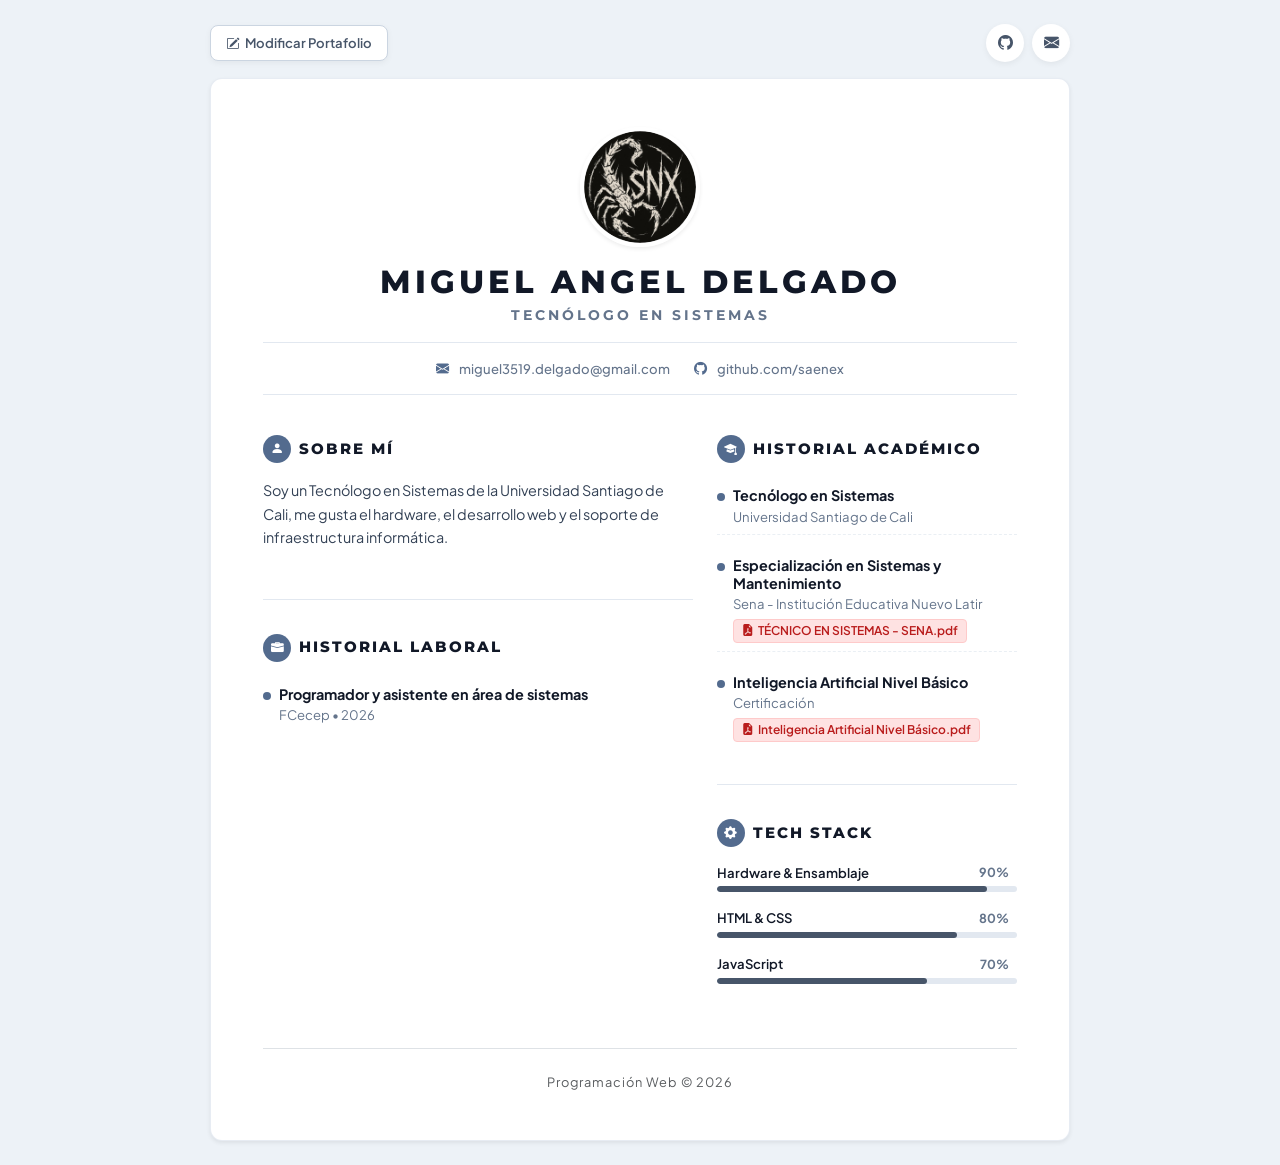
==== commit 265b640e: "Cambio a Portafolio" ====
--- a/docs/index.html
+++ b/docs/index.html
@@ -4,41 +4,322 @@
 <head>
     <meta charset="UTF-8">
     <meta name="viewport" content="width=device-width, initial-scale=1.0">
-    <title>Cali Vigilante - Inicio</title>
+    <title>Portafolio</title>
+    <!-- Bootstrap 5 -->
+    <link href="https://cdn.jsdelivr.net/npm/bootstrap@5.3.8/dist/css/bootstrap.min.css" rel="stylesheet" integrity="sha384-sRIl4kxILFvY47J16cr9ZwB07vP4J8+LH7qKQnuqkuIAvNWLzeN8tE5YBujZqJLB" crossorigin="anonymous">
+    <!-- Bootstrap Icons -->
+    <link rel="stylesheet" href="https://cdn.jsdelivr.net/npm/bootstrap-icons@1.11.3/font/bootstrap-icons.min.css">
+    <!-- Estilos personalizados -->
     <link rel="stylesheet" href="styles.css">
 </head>
 
-<body id="body">
-    <header class="site-header">
-        <h1>Cali Vigilante</h1>
-        <p>Registro ciudadano d
-            e presuntos abusos de autoridad. <span id="contador-cabecera"
-                class="contador-badge"></span></p>
-
-        <nav class="main-nav">
-            <ul>
-                <li><a href="index.html">Inicio</a></li>
-                <li><a href="reportar.html">Reportar un caso</a></li>
-                <li><a href="casos.html">Ver casos registrados</a></li>
-                <li class="item-modo-oscuro"><button id="btn-modo-oscuro" class="btn-oscuro">Modo Oscuro</button></li>
-            </ul>
-        </nav>
-    </header>
-
-    <main id="main-content">
-        <section id="intro">
-            <p>
-                Este sitio permite a la ciudadanía documentar presuntos casos de abuso
-                de autoridad ocurridos en la ciudad de Cali, con el fin de construir
-                un registro colectivo que sirva como memoria y evidencia.
-            </p>
-        </section>
-    </main>
-
-    <footer>
-        <p>Proyecto inicial - Programación Orientada a la Web - Universidad Santiago de Cali - 2026B</p>
-        <p>última actualización: Agosto 22 de 2026</p>
-    </footer>
+<body class="portfolio-body">
+    <div class="container py-4">
+
+        <!-- Barra superior: Botón de modificación a la izquierda y enlaces a la derecha -->
+        <div class="top-bar d-flex justify-content-between align-items-center mb-3">
+            <div>
+                <button type="button" id="btn-toggle-edicion" class="btn-toggle-edicion" onclick="toggleModoGeneralEdicion()">
+                    <i class="bi bi-pencil-square"></i> <span id="texto-btn-edicion">Modificar Portafolio</span>
+                </button>
+            </div>
+            <div class="d-flex gap-2">
+                <a href="https://github.com/saenex" target="_blank" class="social-icon" aria-label="GitHub"><i class="bi bi-github"></i></a>
+                <a href="https://mail.google.com/mail/?view=cm&fs=1&to=miguel3519.delgado@gmail.com" target="_blank" class="social-icon" aria-label="Gmail"><i class="bi bi-envelope-fill"></i></a>
+            </div>
+        </div>
+
+        <!-- Tarjeta principal del portafolio -->
+        <div class="portfolio-card shadow-sm mx-auto">
+
+            <!-- Encabezado con foto y datos principales -->
+            <header class="portfolio-header text-center">
+                <div class="avatar-container mb-3">
+                    <img src="archivos/Logo.png" alt="Foto de perfil" class="avatar-img shadow-sm">
+                </div>
+                <h1 class="user-name">MIGUEL ANGEL DELGADO</h1>
+                <p class="user-title">TECNÓLOGO EN SISTEMAS</p>
+
+                <!-- Datos de contacto -->
+                <div class="contact-bar d-flex flex-wrap justify-content-center gap-4 py-3 my-3">
+                    <a href="https://mail.google.com/mail/?view=cm&fs=1&to=miguel3519.delgado@gmail.com" target="_blank" class="contact-item">
+                        <i class="bi bi-envelope-fill me-2"></i> miguel3519.delgado@gmail.com
+                    </a>
+                    <a href="https://github.com/saenex" target="_blank" class="contact-item">
+                        <i class="bi bi-github me-2"></i> github.com/saenex
+                    </a>
+                </div>
+            </header>
+
+            <!-- Cuerpo en dos columnas -->
+            <main class="row g-4 mt-1">
+
+                <!-- Columna Izquierda: Sobre mí y Experiencia Laboral -->
+                <div class="col-lg-7 d-flex flex-column gap-4">
+
+                    <!-- Sobre mí -->
+                    <section class="portfolio-section">
+                        <div class="section-title d-flex align-items-center gap-2 mb-3">
+                            <span class="icon-badge"><i class="bi bi-person-fill"></i></span>
+                            <h2>SOBRE MÍ</h2>
+                        </div>
+                        <p class="section-text">
+                            Soy un Tecnólogo en Sistemas de la Universidad Santiago de Cali, me gusta el hardware, el desarrollo web y el soporte de infraestructura informática.
+                        </p>
+                    </section>
+
+                    <hr class="section-divider">
+
+                    <!-- Historial Laboral -->
+                    <section id="historial-laboral" class="portfolio-section">
+                        <div class="section-title d-flex align-items-center gap-2 mb-3">
+                            <span class="icon-badge"><i class="bi bi-briefcase-fill"></i></span>
+                            <h2>HISTORIAL LABORAL</h2>
+                        </div>
+
+                        <div id="lista-laboral" class="item-list">
+                            <div class="portfolio-item d-flex justify-content-between align-items-start gap-2">
+                                <div class="d-flex align-items-start gap-2 flex-grow-1">
+                                    <span class="item-bullet"></span>
+                                    <div class="item-content flex-grow-1">
+                                        <h3 class="item-heading">Programador y asistente en área de sistemas</h3>
+                                        <p class="item-sub">FCecep &bull; 2026</p>
+                                    </div>
+                                </div>
+                                <div class="item-actions d-flex gap-1">
+                                    <button type="button" class="btn-action btn-modificar" onclick="toggleModificar(this)" title="Modificar">
+                                        <i class="bi bi-pencil-fill"></i> Modificar
+                                    </button>
+                                    <button type="button" class="btn-action btn-eliminar" disabled onclick="eliminarItem(this)" title="Eliminar (requiere habilitar modificación)">
+                                        <i class="bi bi-trash-fill"></i> Eliminar
+                                    </button>
+                                </div>
+                            </div>
+                        </div>
+
+                        <!-- Formulario para agregar experiencia laboral -->
+                        <div class="formulario-agregar">
+                            <h4 class="form-title mb-2">Agregar Experiencia Laboral</h4>
+                            <div class="row g-2 mb-2">
+                                <div class="col-md-6">
+                                    <input type="text" id="input-trabajo-cargo" class="form-control" placeholder="Cargo o puesto...">
+                                </div>
+                                <div class="col-md-6">
+                                    <input type="text" id="input-trabajo-empresa" class="form-control" placeholder="Empresa / Periodo...">
+                                </div>
+                            </div>
+                            <div class="row g-2">
+                                <div class="col-md-7">
+                                    <select id="input-trabajo-pdf" class="form-select">
+                                        <option value="">Sin archivo PDF</option>
+                                        <option value="archivos/TÉCNICO EN SISTEMAS - SENA.pdf">TÉCNICO EN SISTEMAS - SENA.pdf</option>
+                                        <option value="archivos/Inteligencia Artificial Nivel Básico.pdf">Inteligencia Artificial Nivel Básico.pdf</option>
+                                    </select>
+                                </div>
+                                <div class="col-md-5">
+                                    <button type="button" class="btn btn-navy w-100" onclick="agregarTrabajo()">
+                                        <i class="bi bi-plus-lg"></i> Agregar
+                                    </button>
+                                </div>
+                            </div>
+                        </div>
+                    </section>
+                </div>
+
+                <!-- Columna Derecha: Historial Académico y Habilidades -->
+                <div class="col-lg-5 d-flex flex-column gap-4">
+
+                    <!-- Historial Académico -->
+                    <section id="historial-academico" class="portfolio-section">
+                        <div class="section-title d-flex align-items-center gap-2 mb-3">
+                            <span class="icon-badge"><i class="bi bi-mortarboard-fill"></i></span>
+                            <h2>HISTORIAL ACADÉMICO</h2>
+                        </div>
+
+                        <div id="lista-academica" class="item-list">
+                            <div class="portfolio-item d-flex justify-content-between align-items-start gap-2">
+                                <div class="d-flex align-items-start gap-2 flex-grow-1">
+                                    <span class="item-bullet"></span>
+                                    <div class="item-content flex-grow-1">
+                                        <h3 class="item-heading">Tecnólogo en Sistemas</h3>
+                                        <p class="item-sub">Universidad Santiago de Cali</p>
+                                    </div>
+                                </div>
+                                <div class="item-actions d-flex gap-1">
+                                    <button type="button" class="btn-action btn-modificar" onclick="toggleModificar(this)" title="Modificar">
+                                        <i class="bi bi-pencil-fill"></i> Modificar
+                                    </button>
+                                    <button type="button" class="btn-action btn-eliminar" disabled onclick="eliminarItem(this)" title="Eliminar (requiere habilitar modificación)">
+                                        <i class="bi bi-trash-fill"></i> Eliminar
+                                    </button>
+                                </div>
+                            </div>
+                            <div class="portfolio-item d-flex justify-content-between align-items-start gap-2">
+                                <div class="d-flex align-items-start gap-2 flex-grow-1">
+                                    <span class="item-bullet"></span>
+                                    <div class="item-content flex-grow-1">
+                                        <h3 class="item-heading">Especialización en Sistemas y Mantenimiento</h3>
+                                        <p class="item-sub">Sena - Institución Educativa Nuevo Latir</p>
+                                        <div>
+                                            <a href="archivos/TÉCNICO EN SISTEMAS - SENA.pdf" target="_blank" class="badge-pdf">
+                                                <i class="bi bi-file-earmark-pdf-fill"></i> TÉCNICO EN SISTEMAS - SENA.pdf
+                                            </a>
+                                        </div>
+                                    </div>
+                                </div>
+                                <div class="item-actions d-flex gap-1">
+                                    <button type="button" class="btn-action btn-modificar" onclick="toggleModificar(this)" title="Modificar">
+                                        <i class="bi bi-pencil-fill"></i> Modificar
+                                    </button>
+                                    <button type="button" class="btn-action btn-eliminar" disabled onclick="eliminarItem(this)" title="Eliminar (requiere habilitar modificación)">
+                                        <i class="bi bi-trash-fill"></i> Eliminar
+                                    </button>
+                                </div>
+                            </div>
+                            <div class="portfolio-item d-flex justify-content-between align-items-start gap-2">
+                                <div class="d-flex align-items-start gap-2 flex-grow-1">
+                                    <span class="item-bullet"></span>
+                                    <div class="item-content flex-grow-1">
+                                        <h3 class="item-heading">Inteligencia Artificial Nivel Básico</h3>
+                                        <p class="item-sub">Certificación</p>
+                                        <div>
+                                            <a href="archivos/Inteligencia Artificial Nivel Básico.pdf" target="_blank" class="badge-pdf">
+                                                <i class="bi bi-file-earmark-pdf-fill"></i> Inteligencia Artificial Nivel Básico.pdf
+                                            </a>
+                                        </div>
+                                    </div>
+                                </div>
+                                <div class="item-actions d-flex gap-1">
+                                    <button type="button" class="btn-action btn-modificar" onclick="toggleModificar(this)" title="Modificar">
+                                        <i class="bi bi-pencil-fill"></i> Modificar
+                                    </button>
+                                    <button type="button" class="btn-action btn-eliminar" disabled onclick="eliminarItem(this)" title="Eliminar (requiere habilitar modificación)">
+                                        <i class="bi bi-trash-fill"></i> Eliminar
+                                    </button>
+                                </div>
+                            </div>
+                        </div>
+
+                        <!-- Formulario para agregar estudio / certificación -->
+                        <div class="formulario-agregar">
+                            <h4 class="form-title mb-2">Agregar Estudio / Certificación</h4>
+                            <div class="row g-2 mb-2">
+                                <div class="col-md-6">
+                                    <input type="text" id="input-estudio-titulo" class="form-control" placeholder="Título o curso...">
+                                </div>
+                                <div class="col-md-6">
+                                    <input type="text" id="input-estudio-institucion" class="form-control" placeholder="Institución / Periodo...">
+                                </div>
+                            </div>
+                            <div class="row g-2">
+                                <div class="col-md-7">
+                                    <select id="input-estudio-pdf" class="form-select">
+                                        <option value="">Sin archivo PDF</option>
+                                        <option value="archivos/TÉCNICO EN SISTEMAS - SENA.pdf">TÉCNICO EN SISTEMAS - SENA.pdf</option>
+                                        <option value="archivos/Inteligencia Artificial Nivel Básico.pdf">Inteligencia Artificial Nivel Básico.pdf</option>
+                                    </select>
+                                </div>
+                                <div class="col-md-5">
+                                    <button type="button" class="btn btn-navy w-100" onclick="agregarEstudio()">
+                                        <i class="bi bi-plus-lg"></i> Agregar
+                                    </button>
+                                </div>
+                            </div>
+                        </div>
+                    </section>
+
+                    <hr class="section-divider">
+
+                    <!-- Tech Stack -->
+                    <section class="portfolio-section">
+                        <div class="section-title d-flex align-items-center gap-2 mb-3">
+                            <span class="icon-badge"><i class="bi bi-gear-fill"></i></span>
+                            <h2>TECH STACK</h2>
+                        </div>
+
+                        <div id="lista-habilidades">
+                            <div class="skill-item mb-3">
+                                <div class="skill-header-row d-flex justify-content-between align-items-center mb-1">
+                                    <span class="skill-name">Hardware & Ensamblaje</span>
+                                    <span class="skill-percent ms-auto me-2">90%</span>
+                                    <div class="item-actions d-flex gap-1">
+                                        <button type="button" class="btn-action btn-modificar" onclick="toggleModificarHabilidad(this)" title="Modificar">
+                                            <i class="bi bi-pencil-fill"></i> Modificar
+                                        </button>
+                                        <button type="button" class="btn-action btn-eliminar" disabled onclick="eliminarItem(this)" title="Eliminar (requiere habilitar modificación)">
+                                            <i class="bi bi-trash-fill"></i> Eliminar
+                                        </button>
+                                    </div>
+                                </div>
+                                <div class="progress custom-progress">
+                                    <div class="progress-bar" style="width: 90%"></div>
+                                </div>
+                            </div>
+
+                            <div class="skill-item mb-3">
+                                <div class="skill-header-row d-flex justify-content-between align-items-center mb-1">
+                                    <span class="skill-name">HTML & CSS</span>
+                                    <span class="skill-percent ms-auto me-2">80%</span>
+                                    <div class="item-actions d-flex gap-1">
+                                        <button type="button" class="btn-action btn-modificar" onclick="toggleModificarHabilidad(this)" title="Modificar">
+                                            <i class="bi bi-pencil-fill"></i> Modificar
+                                        </button>
+                                        <button type="button" class="btn-action btn-eliminar" disabled onclick="eliminarItem(this)" title="Eliminar (requiere habilitar modificación)">
+                                            <i class="bi bi-trash-fill"></i> Eliminar
+                                        </button>
+                                    </div>
+                                </div>
+                                <div class="progress custom-progress">
+                                    <div class="progress-bar" style="width: 80%"></div>
+                                </div>
+                            </div>
+
+                            <div class="skill-item mb-3">
+                                <div class="skill-header-row d-flex justify-content-between align-items-center mb-1">
+                                    <span class="skill-name">JavaScript</span>
+                                    <span class="skill-percent ms-auto me-2">70%</span>
+                                    <div class="item-actions d-flex gap-1">
+                                        <button type="button" class="btn-action btn-modificar" onclick="toggleModificarHabilidad(this)" title="Modificar">
+                                            <i class="bi bi-pencil-fill"></i> Modificar
+                                        </button>
+                                        <button type="button" class="btn-action btn-eliminar" disabled onclick="eliminarItem(this)" title="Eliminar (requiere habilitar modificación)">
+                                            <i class="bi bi-trash-fill"></i> Eliminar
+                                        </button>
+                                    </div>
+                                </div>
+                                <div class="progress custom-progress">
+                                    <div class="progress-bar" style="width: 70%"></div>
+                                </div>
+                            </div>
+                        </div>
+
+                        <!-- Formulario para agregar habilidad -->
+                        <div class="formulario-agregar">
+                            <h4 class="form-title mb-2">Agregar Habilidad</h4>
+                            <div class="row g-2 mb-2">
+                                <div class="col-md-7">
+                                    <input type="text" id="input-habilidad-nombre" class="form-control" placeholder="Nombre (ej. Redes)...">
+                                </div>
+                                <div class="col-md-5">
+                                    <input type="number" id="input-habilidad-nivel" class="form-control" min="1" max="100" placeholder="Nivel % (ej. 85)">
+                                </div>
+                            </div>
+                            <button type="button" class="btn btn-navy w-100" onclick="agregarHabilidad()">
+                                <i class="bi bi-plus-lg"></i> Agregar Habilidad
+                            </button>
+                        </div>
+                    </section>
+                </div>
+
+            </main>
+
+            <!-- Footer -->
+            <footer class="portfolio-footer text-center mt-5 pt-4 border-top">
+                <p class="mb-0 text-muted">Programación Web &copy; 2026</p>
+            </footer>
+
+        </div>
+    </div>
 
     <script src="script.js"></script>
 </body>
--- a/docs/styles.css
+++ b/docs/styles.css
@@ -1,334 +1,412 @@
+@import url('https://fonts.googleapis.com/css2?family=Montserrat:wght@600;700;800&family=Plus+Jakarta+Sans:wght@400;500;600;700&display=swap');
+
 :root {
-  --color-fondo: #f4f5f7;
-  --color-primario: #072b3c;
-  --color-primario-oscuro: #19668f;
-  --color-texto: #212529;
-  --color-texto-secundario: #666666;
-  --color-tarjeta: #ffffff;
-  --color-tarjeta-caso: #ffffff;
-  --color-blanco: #ffffff;
-  --color-borde: #cccccc;
-  --color-input-fondo: #ffffff;
-  --color-error: #e74c3c;
-  --color-error-fondo: #fdf0ef;
-  --radio-borde: 8px;
-  --espaciado: 1rem;
-}
-
-* {
-  box-sizing: border-box;
-}
-
-/*Selectores: a que elementos, etiquetas, u objetos se aplica un estilo */
-
-/* Por tipo de elemento HTML */
-body {
-  margin: 0;
-  font-family: system-ui, -apple-system, "Segoe UI", sans-serif;
-  background-color: var(--color-fondo);
-  color: var(--color-texto);
-  line-height: 1.5;
-}
-
-/* Selector por clase */
-.site-header {
-  background-color: var(--color-primario);
-  color: var(--color-blanco);
-  padding: 1.5rem 2rem;
-}
-
-.site-header h1 {
-  margin: 0 0 0.25rem 0;
-}
-
-.tagline {
-  margin: 0 0 1rem 0;
-  opacity: 0.9;
-}
-
-.main-nav ul {
-  list-style: none;
-  display: flex;
-  gap: 1.5rem;
-  padding: 0;
-  margin: 0;
-  flex-wrap: wrap;
-}
-
-.main-nav a {
-  color: var(--color-blanco);
-  text-decoration: none;
-  font-weight: 600;
-}
-
-.main-nav a:hover {
-  text-decoration: underline;
-}
-
-main {
-  max-width: 960px;
-  margin: 2rem auto;
-  padding: 0 1rem;
-  display: flex;
-  flex-direction: column;
-  gap: 2rem;
-}
-
-section {
-  background-color: var(--color-tarjeta);
-  border-radius: var(--radio-borde);
-  padding: 1.5rem;
-  box-shadow: 0 1px 3px rgba(0, 0, 0, 0.08);
-}
-
-#form-reporte {
-  display: flex;
-  flex-direction: column;
-  gap: 1rem;
-  max-width: 480px;
-}
-
-.campo {
-  display: flex;
-  flex-direction: column;
-  gap: 0.35rem;
-}
-
-.campo label {
-  font-weight: 600;
-  font-size: 0.9rem;
-}
-
-.campo input,
-.campo textarea,
-.campo select {
-  padding: 0.6rem;
-  border: 1px solid var(--color-borde);
-  border-radius: var(--radio-borde);
-  font: inherit;
-  background-color: var(--color-input-fondo);
-  color: var(--color-texto);
-}
-
-button[type="submit"] {
-  align-self: flex-start;
-  background-color: var(--color-primario);
-  color: var(--color-blanco);
-  border: none;
-  padding: 0.7rem 1.4rem;
-  border-radius: var(--radio-borde);
-  font-weight: 600;
-  cursor: pointer;
-}
-
-button[type="submit"]:hover {
-  background-color: var(--color-primario-oscuro);
-}
-
-/*Grilla de tarjetas con CSS Grid*/
-.casos-grid {
-  display: grid;
-  grid-template-columns: repeat(auto-fill, minmax(240px, 1fr));
-  gap: 1rem;
-}
-
-.tarjeta-caso {
-  border: 1px solid var(--color-borde);
-  border-radius: var(--radio-borde);
-  padding: 1rem;
-  background-color: var(--color-tarjeta-caso);
-  overflow-wrap: break-word;
-}
-
-.tarjeta-caso h3 {
-  margin-top: 0;
-  font-size: 1rem;
-  color: var(--color-primario-oscuro);
-}
-
-.tarjeta-caso .meta {
-  color: var(--color-texto-secundario);
-}
-
-/*Pie de página*/
-footer,
-.site-footer {
-  text-align: center;
-  padding: 1.5rem;
-  font-size: 0.85rem;
-  color: var(--color-texto-secundario);
-}
-
-/* Pop-up de notificación */
-.notificacion-popup {
-  position: fixed;
-  top: 30px;
-  left: 50%;
-  background-color: var(--color-primario);
-  color: var(--color-blanco);
-  padding: 1rem 1.5rem;
-  border-radius: var(--radio-borde);
-  box-shadow: 0 6px 16px rgba(0, 0, 0, 0.2);
-  font-weight: 600;
-  z-index: 1000;
-
-  /* Centrado horizontalmente */
-  opacity: 0;
-  transform: translate(-50%, -20px);
-  transition: all 0.3s ease;
-}
-
-/* El pop-up baja suavemente a su posición final */
-.notificacion-popup.mostrar {
-  opacity: 1;
-  transform: translate(-50%, 10px);
-}
-
-/* Ajuste sutil para el modo oscuro */
-body.dark-mode .notificacion-popup {
-  box-shadow: 0 6px 16px rgba(0, 0, 0, 0.6);
-}
-
-/*Contador en la cabecera */
-.contador-badge {
-  background-color: rgba(255, 255, 255, 0.2);
-  padding: 0.2rem 0.6rem;
-  border-radius: 20px;
-  font-size: 0.85rem;
-  font-weight: bold;
-  margin-left: 0.5rem;
-  white-space: nowrap;
-}
-
-/* Botón Ordenar */
-.btn-ordenar {
-  background-color: var(--color-fondo);
-  color: var(--color-texto);
-  border: 1px solid var(--color-borde);
-  padding: 0.6rem 1rem;
-  border-radius: var(--radio-borde);
-  font-weight: 600;
-  cursor: pointer;
-  height: 42px;
-  transition: all 0.3s ease;
-}
-
-.btn-ordenar:hover {
-  background-color: var(--color-borde);
-}
-
-body.dark-mode .btn-ordenar {
-  background-color: var(--color-primario);
-  color: var(--color-blanco);
-  border-color: var(--color-borde);
-}
-
-body.dark-mode .btn-ordenar:hover {
-  background-color: var(--color-primario-oscuro);
-}
-
-/* Validación visual de campos vacíos */
-#form-reporte.fue-validado input:invalid,
-#form-reporte.fue-validado textarea:invalid,
-#form-reporte.fue-validado select:invalid {
-  border: 2px solid var(--color-error);
-  background-color: var(--color-error-fondo);
-}
-
-/* Ajuste del rojo para el modo oscuro */
-body.dark-mode #form-reporte.fue-validado input:invalid,
-body.dark-mode #form-reporte.fue-validado textarea:invalid,
-body.dark-mode #form-reporte.fue-validado select:invalid {
-  border: 2px solid var(--color-error);
-  background-color: var(--color-error-fondo);
-}
-
-/* Estilos para el botón del menú */
-.btn-oscuro {
-  background-color: transparent;
-  color: var(--color-blanco);
-  border: 1px solid var(--color-blanco);
-  padding: 0.4rem 0.8rem;
-  border-radius: var(--radio-borde);
-  cursor: pointer;
-  font-weight: bold;
-  font-size: 0.9rem;
-  transition: all 0.3s ease;
-}
-
-.btn-oscuro:hover {
-  background-color: var(--color-blanco);
-  color: var(--color-primario);
-}
-
-/* En modo oscuro, ajustamos el fondo del contador */
-body.dark-mode .contador-badge {
-  background-color: rgba(0, 0, 0, 0.3);
-}
-
-/* Modo Oscuro */
-body.dark-mode {
-  --color-fondo: #121212;
-  --color-tarjeta: #1e1e1e;
-  --color-tarjeta-caso: #2a2a2a;
-  --color-texto: #e0e0e0;
-  --color-texto-secundario: #aaaaaa;
-  --color-borde: #444444;
-  --color-input-fondo: #2c2c2c;
-  --color-error-fondo: #3b1a1a;
-}
-
-/* Ajustes para los bordes e inputs en modo oscuro */
-body.dark-mode .tarjeta-caso {
-  background-color: var(--color-tarjeta-caso);
-  border-color: var(--color-borde);
-}
-
-body.dark-mode .tarjeta-caso .meta {
-  color: var(--color-texto-secundario);
-}
-
-body.dark-mode .campo input,
-body.dark-mode .campo textarea,
-body.dark-mode .campo select {
-  background-color: var(--color-input-fondo);
-  color: var(--color-blanco);
-  border-color: var(--color-borde);
-}
-
-.item-modo-oscuro {
-  margin-left: auto;
-  justify-content: center;
-}
-
-/* Responsive */
+    --bg-page: #edf2f7;
+    --bg-card: #ffffff;
+    --text-navy-dark: #111827;
+    --text-navy-medium: #334155;
+    --text-muted: #64748b;
+    --color-accent-badge: #536b8e;
+    --color-divider: #e2e8f0;
+    --color-progress: #475569;
+}
+
+body.portfolio-body {
+    background-color: var(--bg-page);
+    font-family: 'Plus Jakarta Sans', sans-serif;
+    color: var(--text-navy-medium);
+    margin: 0;
+    padding: 0;
+    min-height: 100vh;
+}
+
+/* Barra superior: botón de edición y redes */
+.top-bar {
+    max-width: 860px;
+    margin: 0 auto;
+}
+
+.btn-toggle-edicion {
+    display: inline-flex;
+    align-items: center;
+    gap: 6px;
+    background-color: #ffffff;
+    color: #475569;
+    border: 1px solid #cbd5e1;
+    padding: 7px 15px;
+    border-radius: 8px;
+    font-size: 0.82rem;
+    font-weight: 600;
+    box-shadow: 0 2px 6px rgba(0, 0, 0, 0.05);
+    cursor: pointer;
+    transition: all 0.2s ease;
+}
+
+.btn-toggle-edicion:hover {
+    background-color: #f8fafc;
+    color: #0f172a;
+    border-color: #94a3b8;
+}
+
+.btn-toggle-edicion.active {
+    background-color: #1e293b;
+    color: #ffffff;
+    border-color: #1e293b;
+    box-shadow: 0 2px 8px rgba(30, 41, 59, 0.25);
+}
+
+.social-icon {
+    width: 38px;
+    height: 38px;
+    background-color: #ffffff;
+    color: #475569;
+    border-radius: 50%;
+    display: inline-flex;
+    align-items: center;
+    justify-content: center;
+    text-decoration: none;
+    font-size: 0.95rem;
+    box-shadow: 0 2px 6px rgba(0, 0, 0, 0.06);
+    transition: all 0.2s ease;
+}
+
+.social-icon:hover {
+    background-color: var(--color-accent-badge);
+    color: #ffffff;
+    transform: translateY(-2px);
+}
+
+/* Tarjeta principal estilo CV */
+.portfolio-card {
+    max-width: 860px;
+    background-color: var(--bg-card);
+    border-radius: 12px;
+    padding: 48px 52px;
+    border: 1px solid rgba(226, 232, 240, 0.8);
+}
+
+/* Avatar centrado */
+.avatar-container {
+    display: flex;
+    justify-content: center;
+}
+
+.avatar-img {
+    width: 120px;
+    height: 120px;
+    border-radius: 50%;
+    object-fit: cover;
+    border: 4px solid #ffffff;
+    box-shadow: 0 4px 12px rgba(0, 0, 0, 0.12);
+}
+
+/* Títulos del encabezado */
+.user-name {
+    font-family: 'Montserrat', sans-serif;
+    font-size: 2rem;
+    font-weight: 800;
+    letter-spacing: 4px;
+    color: var(--text-navy-dark);
+    margin-bottom: 4px;
+}
+
+.user-title {
+    font-family: 'Montserrat', sans-serif;
+    font-size: 0.85rem;
+    font-weight: 700;
+    letter-spacing: 3px;
+    color: var(--text-muted);
+    margin-bottom: 0;
+}
+
+/* Barra de contacto */
+.contact-bar {
+    border-top: 1px solid var(--color-divider);
+    border-bottom: 1px solid var(--color-divider);
+    color: var(--text-muted);
+    font-size: 0.82rem;
+    font-weight: 500;
+}
+
+.contact-item {
+    color: var(--text-muted);
+    text-decoration: none;
+    transition: color 0.2s ease;
+}
+
+.contact-item:hover {
+    color: var(--text-navy-dark);
+}
+
+.contact-item i {
+    color: var(--color-accent-badge);
+}
+
+/* Título de cada sección */
+.section-title h2 {
+    font-family: 'Montserrat', sans-serif;
+    font-size: 0.95rem;
+    font-weight: 800;
+    letter-spacing: 2px;
+    color: var(--text-navy-dark);
+    margin: 0;
+}
+
+.icon-badge {
+    width: 28px;
+    height: 28px;
+    background-color: var(--color-accent-badge);
+    color: #ffffff;
+    border-radius: 50%;
+    display: inline-flex;
+    align-items: center;
+    justify-content: center;
+    font-size: 0.8rem;
+    flex-shrink: 0;
+}
+
+/* Textos de secciones */
+.section-text {
+    font-size: 0.9rem;
+    line-height: 1.6;
+    color: var(--text-navy-medium);
+}
+
+.section-divider {
+    border: 0;
+    border-top: 1px solid var(--color-divider);
+    opacity: 1;
+    margin: 10px 0;
+}
+
+/* Listado de items */
+.item-list {
+    display: flex;
+    flex-direction: column;
+    gap: 14px;
+}
+
+.portfolio-item {
+    padding: 8px 0;
+    border-bottom: 1px dashed rgba(226, 232, 240, 0.7);
+}
+
+.portfolio-item:last-child {
+    border-bottom: none;
+}
+
+.item-bullet {
+    width: 8px;
+    height: 8px;
+    border-radius: 50%;
+    background-color: var(--color-accent-badge);
+    margin-top: 6px;
+    flex-shrink: 0;
+}
+
+.item-heading {
+    font-size: 0.9rem;
+    font-weight: 700;
+    color: var(--text-navy-dark);
+    margin: 0 0 2px 0;
+}
+
+.item-sub {
+    font-size: 0.82rem;
+    color: var(--text-muted);
+    margin: 0;
+}
+
+/* Botones de acción en cada item */
+.item-actions {
+    flex-shrink: 0;
+}
+
+.btn-action {
+    display: inline-flex;
+    align-items: center;
+    gap: 4px;
+    font-size: 0.75rem;
+    font-weight: 600;
+    padding: 3px 8px;
+    border-radius: 5px;
+    border: 1px solid transparent;
+    cursor: pointer;
+    transition: all 0.2s ease;
+}
+
+.btn-modificar {
+    background-color: #f1f5f9;
+    color: #334155;
+    border-color: #cbd5e1;
+}
+
+.btn-modificar:hover {
+    background-color: #e2e8f0;
+    color: #0f172a;
+}
+
+.btn-guardar {
+    background-color: #16a34a;
+    color: #ffffff;
+    border-color: #16a34a;
+}
+
+.btn-guardar:hover {
+    background-color: #15803d;
+    color: #ffffff;
+}
+
+.btn-eliminar {
+    background-color: #fee2e2;
+    color: #dc2626;
+    border-color: #fecaca;
+}
+
+.btn-eliminar:hover:not(:disabled) {
+    background-color: #dc2626;
+    color: #ffffff;
+}
+
+.btn-eliminar:disabled {
+    opacity: 0.4;
+    cursor: not-allowed;
+    background-color: #f1f5f9;
+    color: #94a3b8;
+    border-color: #e2e8f0;
+}
+
+/* Badge de archivo PDF */
+.badge-pdf {
+    display: inline-flex;
+    align-items: center;
+    gap: 4px;
+    background-color: #fee2e2;
+    color: #b91c1c;
+    border: 1px solid #fecaca;
+    padding: 2px 8px;
+    border-radius: 4px;
+    font-size: 0.75rem;
+    font-weight: 600;
+    text-decoration: none;
+    margin-top: 5px;
+    transition: all 0.2s ease;
+}
+
+.badge-pdf:hover {
+    background-color: #ef4444;
+    color: #ffffff;
+    border-color: #ef4444;
+}
+
+/* Ocultar acciones y formularios si NO está activo el modo edición general */
+body:not(.modo-edicion-activo) .item-actions,
+body:not(.modo-edicion-activo) .formulario-agregar {
+    display: none !important;
+}
+
+/* Formulario de agregar */
+.formulario-agregar {
+    background-color: #f8fafc;
+    border: 1px solid #e2e8f0;
+    border-radius: 8px;
+    padding: 14px;
+    margin-top: 14px;
+}
+
+.form-title {
+    font-size: 0.85rem;
+    font-weight: 700;
+    color: var(--text-navy-dark);
+}
+
+.form-select,
+.form-control {
+    font-size: 0.85rem;
+    border-color: #cbd5e1;
+}
+
+.form-select:focus,
+.form-control:focus {
+    border-color: var(--color-accent-badge);
+    box-shadow: 0 0 0 0.2rem rgba(83, 107, 142, 0.2);
+}
+
+/* Barra de habilidades */
+.skill-name {
+    font-size: 0.82rem;
+    font-weight: 600;
+    color: var(--text-navy-dark);
+}
+
+.skill-percent {
+    font-size: 0.78rem;
+    font-weight: 700;
+    color: var(--text-muted);
+}
+
+.custom-progress {
+    height: 6px;
+    background-color: #e2e8f0;
+    border-radius: 3px;
+}
+
+.custom-progress .progress-bar {
+    background-color: var(--color-progress);
+    border-radius: 3px;
+}
+
+/* Botón principal */
+.btn-navy {
+    background-color: #1e293b;
+    color: #ffffff;
+    font-size: 0.85rem;
+    font-weight: 600;
+    padding: 6px 16px;
+    border-radius: 6px;
+    border: none;
+    transition: background-color 0.2s ease;
+}
+
+.btn-navy:hover {
+    background-color: #0f172a;
+    color: #ffffff;
+}
+
+/* Footer */
+.portfolio-footer p {
+    font-size: 0.8rem;
+    letter-spacing: 1px;
+}
+
+/* Ajustes Responsivos */
 @media (max-width: 768px) {
-
-  /* Apila los elementos del menú */
-  .main-nav ul {
-    flex-direction: column;
-    align-items: center;
-    gap: 0.8rem;
-  }
-
-  .item-modo-oscuro {
-    margin-left: 0;
-  }
-
-  /* Centra el título */
-  .site-header {
-    text-align: center;
-  }
-
-  /* Ubica el contador de casos */
-  .contador-badge {
-    display: block;
-    width: fit-content;
-    margin: 0.6rem auto 0 auto;
-  }
-
-  /* Apila los inputs de los filtros */
-  #controles-filtros {
-    flex-direction: column;
-  }
-}+    .portfolio-card {
+        padding: 30px 20px;
+    }
+
+    .user-name {
+        font-size: 1.5rem;
+        letter-spacing: 2px;
+    }
+
+    .user-title {
+        font-size: 0.75rem;
+        letter-spacing: 2px;
+    }
+
+    .contact-bar {
+        flex-direction: column;
+        gap: 8px !important;
+        align-items: center;
+    }
+
+    .portfolio-item {
+        flex-direction: column;
+        gap: 8px;
+    }
+
+    .item-actions {
+        align-self: flex-end;
+    }
+}
